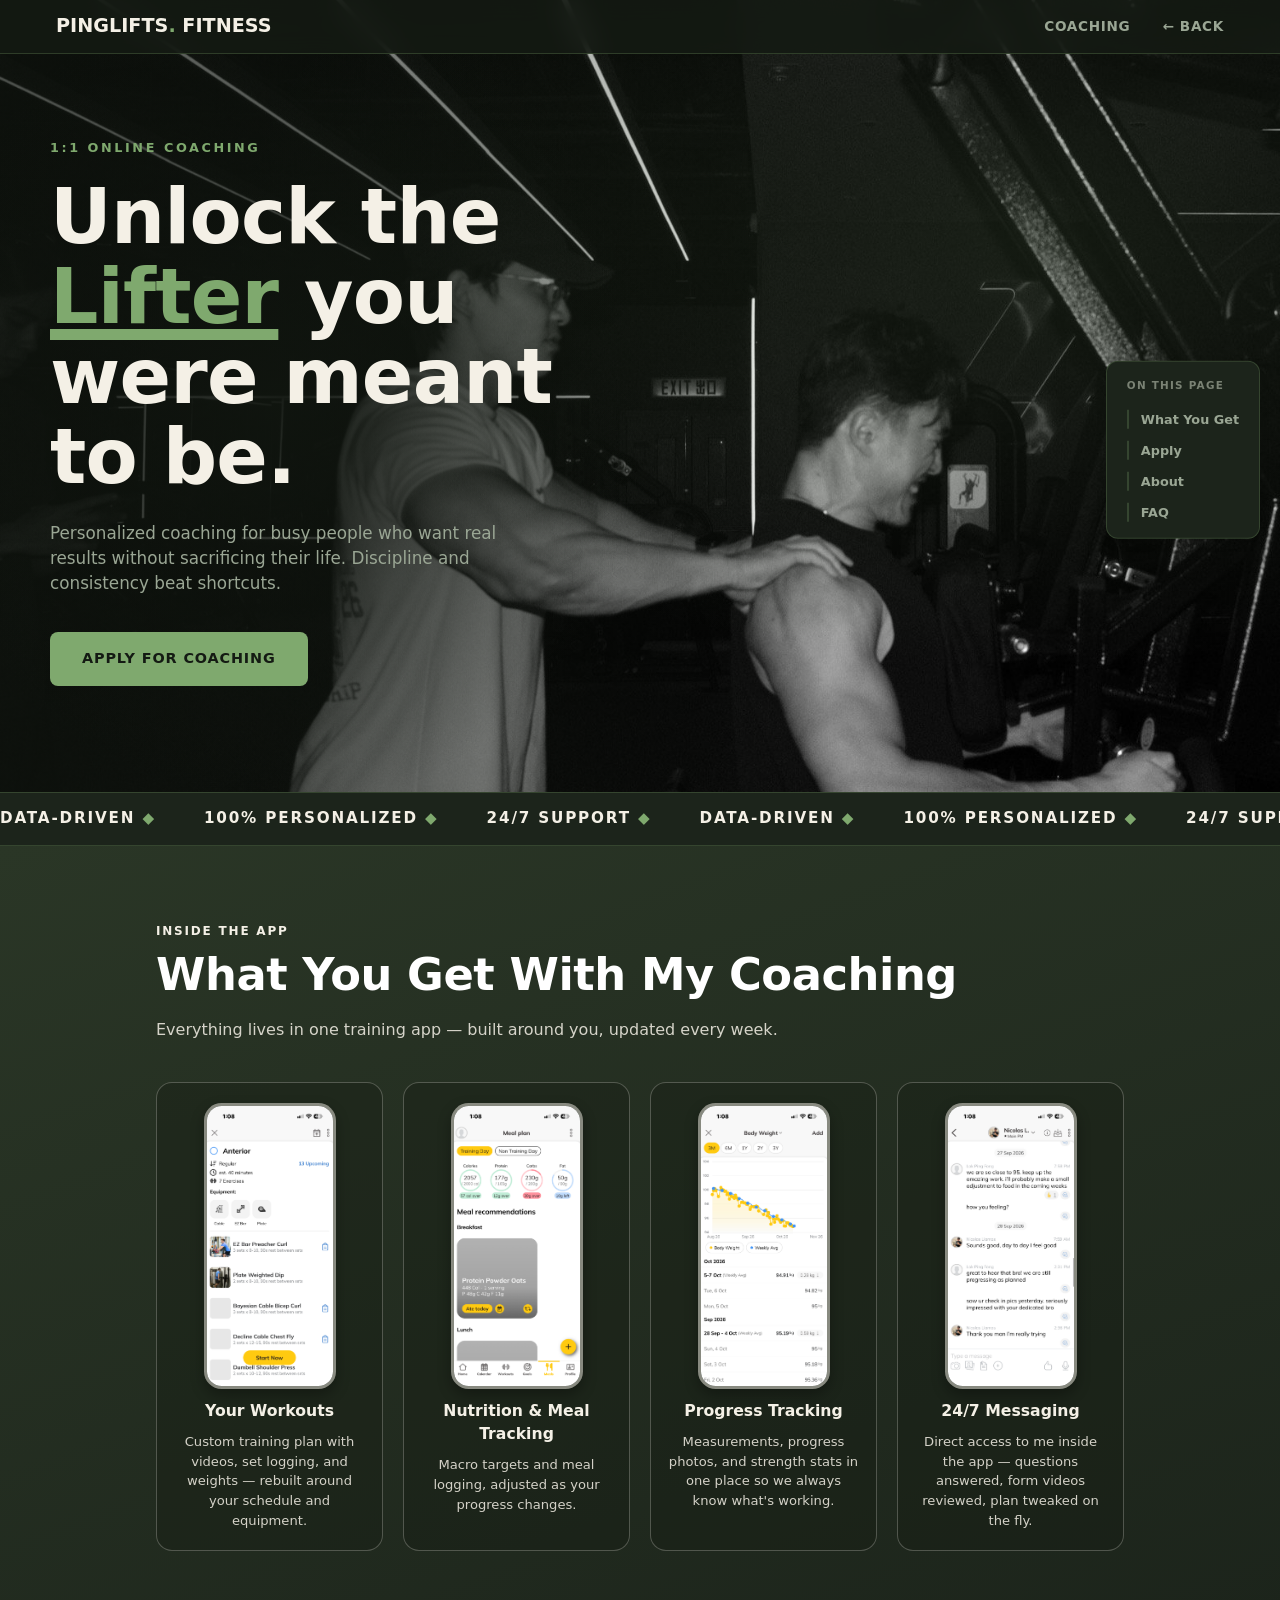
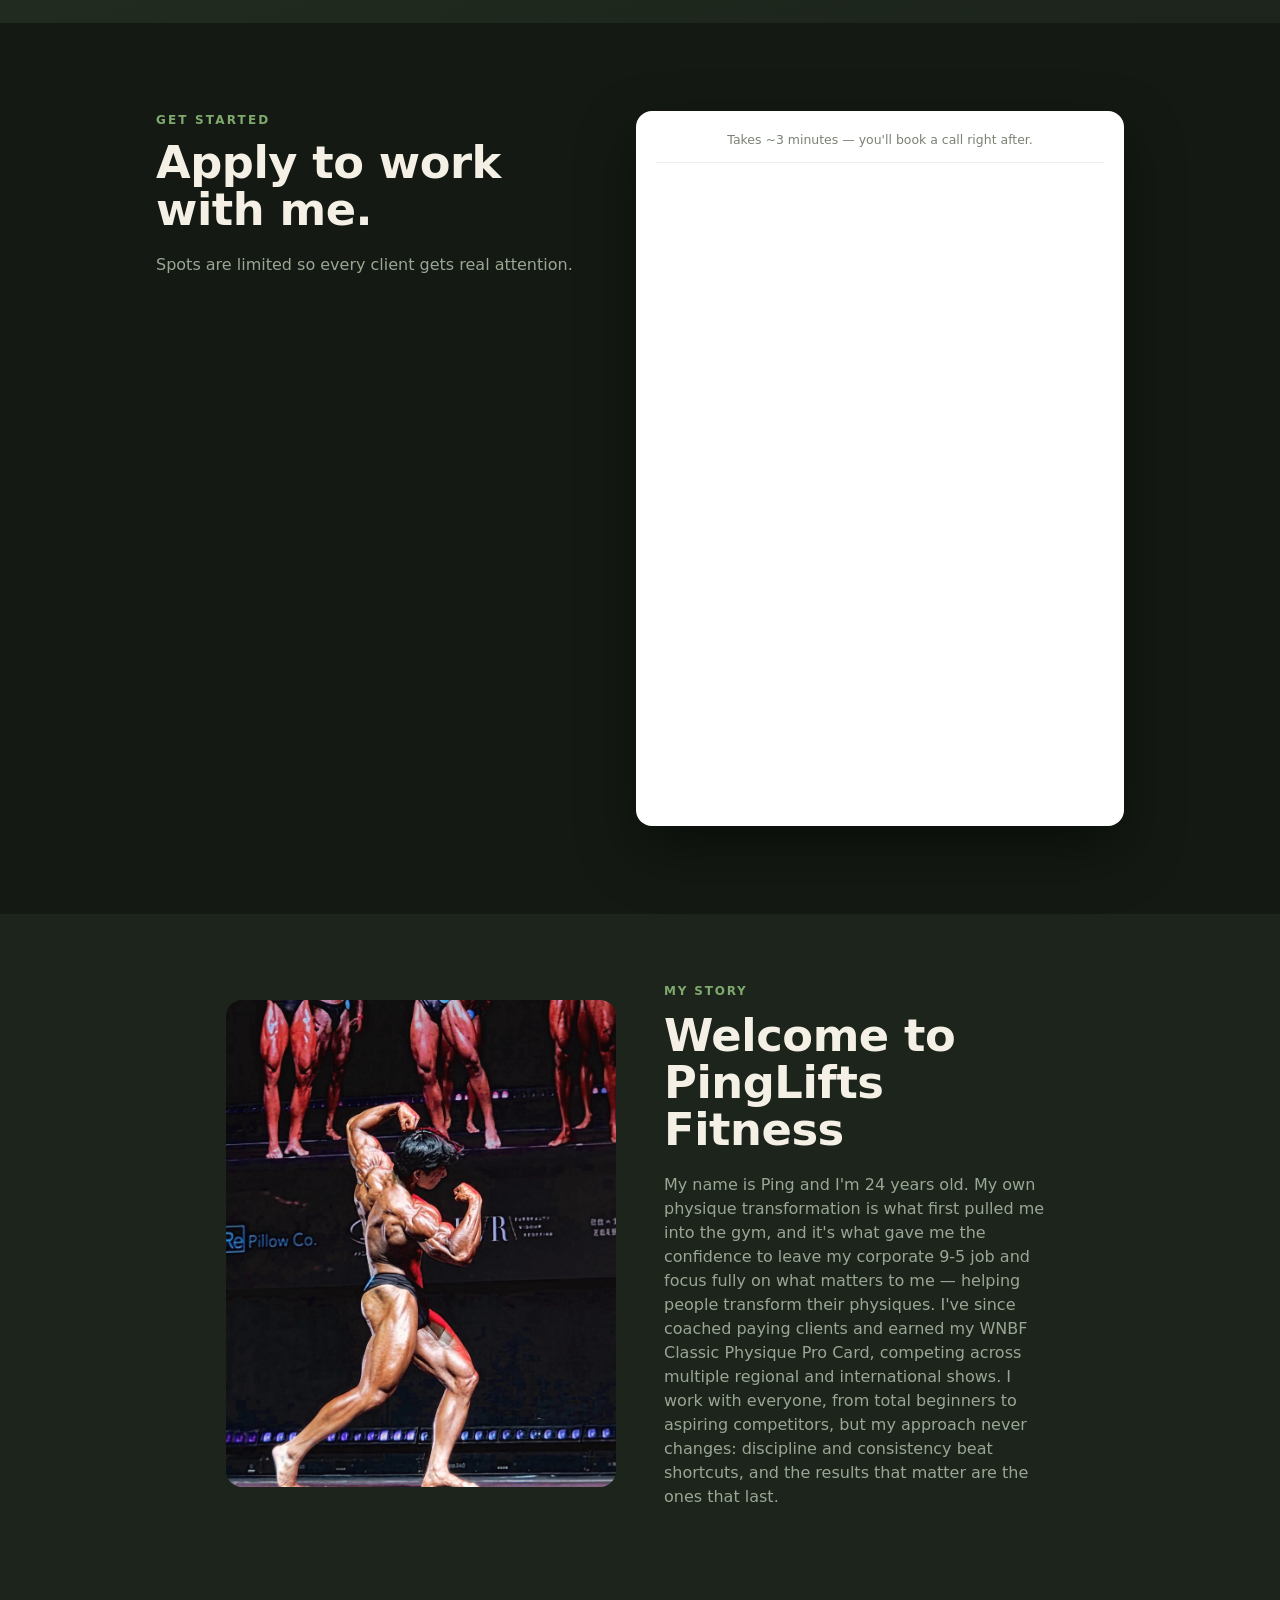
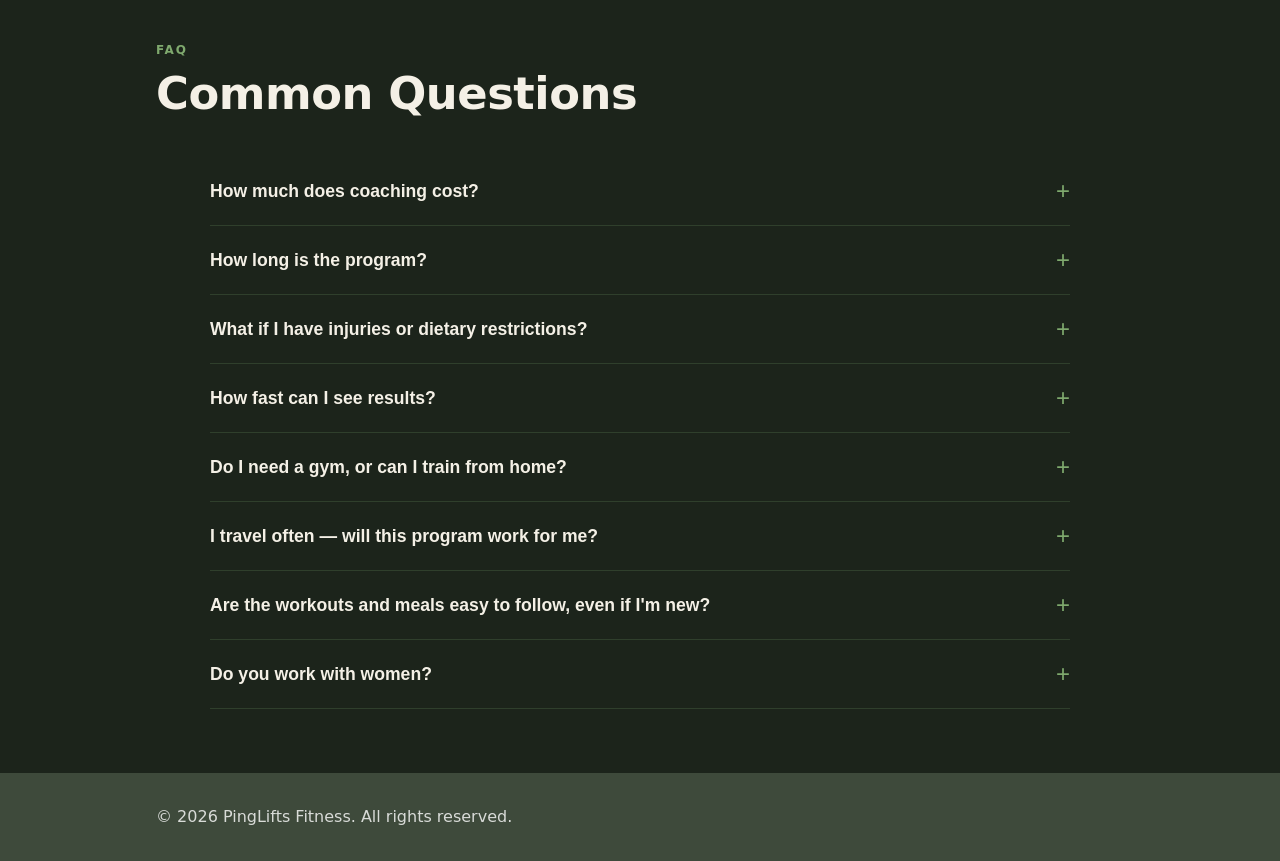
==== coaching.html @ 0ef5bb43 "Remove feature checklist from Apply section" ====
<!DOCTYPE html>
<html lang="en">
<head>
    <meta charset="UTF-8" />
    <meta name="viewport" content="width=device-width, initial-scale=1.0" />
    <title>PingLifts Fitness — 1:1 Online Coaching</title>
    <link rel="stylesheet" href="styles.css" />
</head>
<body class="dark">

    <header class="header">
        <div class="header-content">
            <a href="index.html" class="logo display-logo">PINGLIFTS<span>.</span> FITNESS</a>
            <nav class="nav">
                <a href="#coaching" class="nav-link nav-link-active">Coaching</a>
                <a href="index.html" class="nav-link">&larr; Back</a>
            </nav>
            <button class="mobile-menu-button" aria-label="Open menu">&#9776;</button>
        </div>
    </header>

    <div class="mobile-menu">
        <button class="mobile-menu-close" aria-label="Close menu">&times;</button>
        <nav class="nav">
            <a href="#coaching" class="nav-link">Coaching</a>
            <a href="index.html" class="nav-link">&larr; Back</a>
            <a href="#about" class="nav-link">About</a>
            <a href="#faq" class="nav-link">FAQ</a>
        </nav>
    </div>

    <aside class="coaching-sidebar">
        <span class="coaching-sidebar-label">On this page</span>
        <a href="#what-you-get" class="coaching-sidebar-link">What You Get</a>
        <a href="#coaching" class="coaching-sidebar-link">Apply</a>
        <a href="#about" class="coaching-sidebar-link">About</a>
        <a href="#faq" class="coaching-sidebar-link">FAQ</a>
    </aside>

    <section class="page-hero">
        <div class="page-hero-bg"></div>
        <div class="page-hero-content">
            <p class="page-hero-eyebrow">1:1 Online Coaching</p>
            <h1 class="display page-hero-title">Unlock the <em>Lifter</em> you were meant to be.</h1>
            <p class="page-hero-sub">Personalized coaching for busy people who want real results without sacrificing their life. Discipline and consistency beat shortcuts.</p>
            <a href="#coaching" class="page-hero-cta">Apply for Coaching</a>
        </div>
    </section>

    <div class="marquee" aria-hidden="true">
        <div class="marquee-track">
            <span>Data-Driven <i>&#9670;</i></span><span>100% Personalized <i>&#9670;</i></span><span>24/7 Support <i>&#9670;</i></span>
            <span>Data-Driven <i>&#9670;</i></span><span>100% Personalized <i>&#9670;</i></span><span>24/7 Support <i>&#9670;</i></span>
            <span>Data-Driven <i>&#9670;</i></span><span>100% Personalized <i>&#9670;</i></span><span>24/7 Support <i>&#9670;</i></span>
            <span>Data-Driven <i>&#9670;</i></span><span>100% Personalized <i>&#9670;</i></span><span>24/7 Support <i>&#9670;</i></span>
        </div>
    </div>

    <section id="what-you-get" class="what-you-get">
        <div class="container">
            <div class="section-header">
                <span class="eyebrow">Inside the App</span>
                <h2 class="display">What You Get With My Coaching</h2>
                <p class="what-you-get-sub">Everything lives in one training app — built around you, updated every week.</p>
            </div>
            <div class="what-you-get-grid">
                <div class="what-you-get-card">
                    <div class="phone-frame"><img src="app-screen-1.png" alt="Workout screen in the coaching app" /></div>
                    <h3>Your Workouts</h3>
                    <p>Custom training plan with videos, set logging, and weights — rebuilt around your schedule and equipment.</p>
                </div>
                <div class="what-you-get-card">
                    <div class="phone-frame"><img src="app-screen-2.png" alt="Nutrition tracking screen in the coaching app" /></div>
                    <h3>Nutrition &amp; Meal Tracking</h3>
                    <p>Macro targets and meal logging, adjusted as your progress changes.</p>
                </div>
                <div class="what-you-get-card">
                    <div class="phone-frame"><img src="app-screen-3.png" alt="Progress tracking screen in the coaching app" /></div>
                    <h3>Progress Tracking</h3>
                    <p>Measurements, progress photos, and strength stats in one place so we always know what's working.</p>
                </div>
                <div class="what-you-get-card">
                    <div class="phone-frame"><img src="app-screen-4.png" alt="Messaging screen in the coaching app" /></div>
                    <h3>24/7 Messaging</h3>
                    <p>Direct access to me inside the app — questions answered, form videos reviewed, plan tweaked on the fly.</p>
                </div>
            </div>
        </div>
    </section>

    <section id="coaching" class="apply">
        <div class="container apply-grid">
            <div>
                <p class="apply-eyebrow">Get Started</p>
                <h2 class="display apply-title">Apply to work with me.</h2>
                <p class="apply-copy">Spots are limited so every client gets real attention.</p>
            </div>
            <div class="form-panel">
                <p class="form-note">Takes ~3 minutes &mdash; you'll book a call right after.</p>
                <iframe src="https://form.typeform.com/to/YfpUgiZt?typeform-embed=embed-widget" title="Coaching application"></iframe>
            </div>
        </div>
    </section>

    <section id="about" class="about">
        <div class="container about-grid">
            <div class="about-media"><img src="about-photo.jpg" alt="Lok Ping Fong" /></div>
            <div class="about-copy">
                <span class="eyebrow">My Story</span>
                <h2 class="display">Welcome to PingLifts Fitness</h2>
                <p>My name is Ping and I'm 24 years old. My own physique transformation is what first pulled me into the gym, and it's what gave me the confidence to leave my corporate 9-5 job and focus fully on what matters to me — helping people transform their physiques. I've since coached paying clients and earned my WNBF Classic Physique Pro Card, competing across multiple regional and international shows. I work with everyone, from total beginners to aspiring competitors, but my approach never changes: discipline and consistency beat shortcuts, and the results that matter are the ones that last.</p>
            </div>
        </div>
    </section>

    <section id="faq" class="faq">
        <div class="container">
            <div class="section-header">
                <span class="eyebrow">FAQ</span>
                <h2 class="display">Common Questions</h2>
            </div>
            <div class="faq-list">
                <div class="faq-item">
                    <button class="faq-question">How much does coaching cost?<span class="faq-icon">+</span></button>
                    <div class="faq-answer">
                        <p>Coaching services depend on the type and length of program that best fit your goals. Every plan is personalized to your training experience, equipment, and desired level of support.</p>
                        <p>I highly recommend scheduling a call so we can find the most accurate estimate for your program.</p>
                    </div>
                </div>
                <div class="faq-item">
                    <button class="faq-question">How long is the program?<span class="faq-icon">+</span></button>
                    <div class="faq-answer">
                        <p>I recommend planning for at least 6 months—that's how the program is designed to help you reach your goals in a sustainable way. This ensures enough time to see real results that last—not quick fixes that fade. You'll know exactly what to expect before starting.</p>
                    </div>
                </div>
                <div class="faq-item">
                    <button class="faq-question">What if I have injuries or dietary restrictions?<span class="faq-icon">+</span></button>
                    <div class="faq-answer">
                        <p>No problem. I've worked with clients dealing with old injuries, food allergies, and medical limitations. Every plan can be customized so you can train safely, eat foods you enjoy, and still make consistent progress — as long as you're not allergic to hard work!</p>
                    </div>
                </div>
                <div class="faq-item">
                    <button class="faq-question">How fast can I see results?<span class="faq-icon">+</span></button>
                    <div class="faq-answer">
                        <p>That depends on your starting point, effort, and consistency. Most clients begin noticing changes within 4–6 weeks if they stay consistent, work hard, and follow the plan. The weekly check-ins help me track your progress and make adjustments so we keep moving forward. You truly get what you put into the program.</p>
                    </div>
                </div>
                <div class="faq-item">
                    <button class="faq-question">Do I need a gym, or can I train from home?<span class="faq-icon">+</span></button>
                    <div class="faq-answer">
                        <p>Commercial gyms are wonderful and encouraging places that not only get you in the right mindset to train hard, but also offer specialized equipment—giving you more ways to optimize your training and maximize results.</p>
                        <p>If you're intimidated, we'll work together on a strategy to help you feel comfortable and confident there. 🙂</p>
                    </div>
                </div>
                <div class="faq-item">
                    <button class="faq-question">I travel often — will this program work for me?<span class="faq-icon">+</span></button>
                    <div class="faq-answer">
                        <p>Absolutely. Many of my clients travel for work or pleasure. I'll adjust your workouts and provide flexible nutrition recommendations so you can stay consistent no matter where you are—hotel, home, or gym.</p>
                    </div>
                </div>
                <div class="faq-item">
                    <button class="faq-question">Are the workouts and meals easy to follow, even if I'm new?<span class="faq-icon">+</span></button>
                    <div class="faq-answer">
                        <p>Yes! You'll get clear step-by-step guidance in the app for all your major lifts, exercise demo videos, progress tracking, and meal example recipes. You can also message me directly in-app anytime with questions — even if you've never tracked before, you'll be fully supported.</p>
                    </div>
                </div>
                <div class="faq-item">
                    <button class="faq-question">Do you work with women?<span class="faq-icon">+</span></button>
                    <div class="faq-answer">
                        <p>Yes. I coach both men and women, and every program is personalized to your goals, training history, and preferences.</p>
                    </div>
                </div>
            </div>
        </div>
    </section>

    <footer class="footer">
        <div class="container footer-content">
            <p>&copy; 2026 PingLifts Fitness. All rights reserved.</p>
        </div>
    </footer>

    <script src="script.js"></script>
</body>
</html>
---- styles.css ----
:root {
    --primary: #7FA96E;
    --primary-dark: #68935A;
    --secondary: #3E4A3B;
    --background: #F4F0E6;
    --text: #3E4A3B;
    --muted: #7A8274;
    --white: #ffffff;
}

* {
    margin: 0;
    padding: 0;
    box-sizing: border-box;
}

html {
    scroll-behavior: smooth;
}

body {
    font-family: 'Inter', 'Lato', system-ui, sans-serif;
    line-height: 1.5;
    color: var(--text);
    background: var(--background);
}

.container {
    max-width: 1000px;
    margin: 0 auto;
    padding: 0 1rem;
}

.eyebrow {
    font-size: 0.75rem;
    letter-spacing: 0.15em;
    text-transform: uppercase;
    color: var(--primary);
    font-weight: 700;
}

h1, h2 {
    line-height: 1.15;
    color: var(--secondary);
}

h2 {
    font-size: clamp(1.5rem, 4vw, 2.25rem);
    margin: 0.25rem 0 1.5rem;
}

/* Header */
.header {
    position: fixed;
    top: 0;
    left: 0;
    right: 0;
    z-index: 50;
    background: rgba(255, 255, 255, 0.9);
    backdrop-filter: blur(12px);
    border-bottom: 1px solid rgba(0, 0, 0, 0.08);
}

.header-content {
    display: flex;
    justify-content: space-between;
    align-items: center;
    max-width: 1200px;
    margin: 0 auto;
    padding: 0.75rem 1rem;
}

.logo {
    font-size: 1.25rem;
    font-weight: 800;
    text-decoration: none;
    color: var(--secondary);
}

.logo-dot {
    color: var(--primary);
}

.nav {
    display: flex;
    gap: 2rem;
    align-items: center;
}

.nav-link {
    color: var(--muted);
    text-decoration: none;
    font-weight: 600;
    font-size: 0.85rem;
    text-transform: uppercase;
    letter-spacing: 0.05em;
    transition: color 0.2s;
}

.nav-link:hover {
    color: var(--primary);
}

.nav-link-active {
    color: var(--primary);
}

/* Coaching page sidebar */
.coaching-sidebar {
    position: fixed;
    top: 50%;
    right: 1.25rem;
    transform: translateY(-50%);
    display: flex;
    flex-direction: column;
    gap: 0.75rem;
    padding: 1rem 1.25rem;
    background: #fff;
    border: 1px solid #e0ded5;
    border-radius: 0.75rem;
    box-shadow: 0 4px 12px rgba(0, 0, 0, 0.08);
    z-index: 40;
}

.coaching-sidebar-label {
    font-size: 0.65rem;
    font-weight: 700;
    letter-spacing: 0.12em;
    text-transform: uppercase;
    color: var(--muted);
    margin-bottom: 0.25rem;
}

.coaching-sidebar-link {
    font-size: 0.8rem;
    font-weight: 600;
    color: var(--muted);
    text-decoration: none;
    padding-left: 0.75rem;
    border-left: 2px solid #e0ded5;
    transition: color 0.2s, border-color 0.2s;
}

.coaching-sidebar-link:hover {
    color: var(--primary);
    border-left-color: var(--primary);
}

/* First section on a page without a hero clears the fixed header */
.form-section-top {
    padding-top: 7rem;
}

.cta-button {
    display: inline-block;
    background: var(--primary);
    color: #fff;
    padding: 0.75rem 1.5rem;
    border: none;
    border-radius: 0.5rem;
    text-decoration: none;
    font-weight: 600;
    font-size: 0.85rem;
    letter-spacing: 0.05em;
    text-transform: uppercase;
    cursor: pointer;
    transition: background 0.2s, transform 0.2s;
}

.cta-button:hover {
    background: var(--primary-dark);
    transform: translateY(-1px);
}

.mobile-menu-button {
    display: none;
    background: none;
    border: none;
    font-size: 1.5rem;
    cursor: pointer;
    color: var(--secondary);
}

/* Mobile menu overlay */
.mobile-menu {
    position: fixed;
    top: 0;
    left: 0;
    right: 0;
    bottom: 0;
    background: #fff;
    padding: 2rem;
    z-index: 100;
    display: none;
}

.mobile-menu.active {
    display: block;
}

.mobile-menu .nav {
    flex-direction: column;
    align-items: flex-start;
    gap: 1.5rem;
}

.mobile-menu-close {
    position: absolute;
    top: 1rem;
    right: 1rem;
    background: none;
    border: none;
    font-size: 2rem;
    cursor: pointer;
    color: var(--secondary);
}

/* Chooser homepage: logo sits above the title */
.chooser-hero {
    min-height: 100vh;
    flex-direction: column;
    padding-top: 2.5rem;
}

.chooser-logo {
    font-size: 1.5rem;
    display: inline-block;
    margin-bottom: 1.5rem;
}

/* Hero */
.hero {
    position: relative;
    min-height: 100vh;
    display: flex;
    align-items: center;
    justify-content: center;
    text-align: center;
    color: #fff;
    overflow: hidden;
}

.hero-media {
    position: absolute;
    inset: 0;
    background: linear-gradient(135deg, var(--secondary), #1f2b1d);
}

.hero-video {
    width: 100%;
    height: 100%;
    object-fit: cover;
    opacity: 0.6;
}

.hero-overlay {
    position: absolute;
    inset: 0;
    background: rgba(0, 0, 0, 0.5);
}

.hero-content {
    position: relative;
    max-width: 800px;
    padding: 2rem;
}

.hero-title {
    font-size: clamp(2rem, 5vw, 3.5rem);
    font-weight: 800;
    color: #fff;
    margin-bottom: 1.25rem;
}

.hero-accent {
    text-decoration: underline;
    text-decoration-color: var(--primary);
    text-decoration-thickness: 0.2em;
    text-underline-offset: 0.1em;
}

.hero-subtext {
    font-size: 1.1rem;
    margin-bottom: 2rem;
    color: rgba(255, 255, 255, 0.9);
}

/* Hero path cards */
.hero-cards {
    display: grid;
    grid-template-columns: 1fr 1fr;
    gap: 1.5rem;
    text-align: left;
    margin-top: 0.5rem;
}

.hero-card {
    display: flex;
    flex-direction: column;
    gap: 0.6rem;
    padding: 1.75rem;
    border-radius: 1rem;
    text-decoration: none;
    transition: transform 0.2s, box-shadow 0.2s, border-color 0.2s;
}

.hero-card:hover {
    transform: translateY(-4px);
}

.hero-card h3 {
    font-size: 1.25rem;
    color: #fff;
}

.hero-card p {
    font-size: 0.92rem;
    flex: 1;
}

.hero-card-tag {
    align-self: flex-start;
    font-size: 0.7rem;
    font-weight: 700;
    letter-spacing: 0.12em;
    text-transform: uppercase;
    padding: 0.25rem 0.6rem;
    border-radius: 999px;
    background: rgba(127, 169, 110, 0.35);
    color: #fff;
}

.hero-card-tag-alt {
    background: rgba(127, 169, 110, 0.15);
    color: var(--primary);
}

.hero-card-cta {
    font-weight: 700;
    font-size: 0.9rem;
}

.hero-card-coaching {
    background: rgba(30, 41, 28, 0.85);
    border: 1px solid rgba(127, 169, 110, 0.6);
    color: rgba(255, 255, 255, 0.85);
    box-shadow: 0 8px 24px rgba(0, 0, 0, 0.3);
}

.hero-card-coaching:hover {
    border-color: var(--primary);
    box-shadow: 0 12px 32px rgba(0, 0, 0, 0.4);
}

.hero-card-coaching .hero-card-cta {
    color: var(--primary);
}

.hero-card-products {
    background: rgba(255, 255, 255, 0.96);
    border: 1px solid rgba(255, 255, 255, 0.9);
    color: var(--muted);
    box-shadow: 0 8px 24px rgba(0, 0, 0, 0.2);
}

.hero-card-products:hover {
    box-shadow: 0 12px 32px rgba(0, 0, 0, 0.3);
}

.hero-card-products h3 {
    color: var(--secondary);
}

.hero-card-products .hero-card-cta {
    color: var(--primary-dark);
}

/* "New" badge on Programs nav link */
.nav-badge {
    position: relative;
}

.nav-badge::after {
    content: "New";
    position: absolute;
    top: -0.5rem;
    right: -1.8rem;
    font-size: 0.55rem;
    font-weight: 800;
    letter-spacing: 0.08em;
    text-transform: uppercase;
    background: var(--primary);
    color: #fff;
    padding: 0.1rem 0.3rem;
    border-radius: 999px;
}

/* Form */
.form-section {
    padding: 4rem 0;
    background: #fff;
}

.section-header {
    text-align: center;
    margin-bottom: 2rem;
}

.lead-form {
    max-width: 560px;
    margin: 0 auto;
    display: grid;
    gap: 1rem;
}

.form-row {
    display: grid;
    grid-template-columns: 1fr 1fr;
    gap: 1rem;
}

.lead-form input,
.lead-form textarea {
    width: 100%;
    padding: 0.85rem 1rem;
    border: 1px solid #ddd;
    border-radius: 0.5rem;
    font-size: 1rem;
    font-family: inherit;
}

.lead-form input:focus,
.lead-form textarea:focus {
    outline: 2px solid var(--primary);
    outline-offset: -1px;
}

.google-form {
    max-width: 640px;
    margin: 0 auto;
}

.google-form iframe {
    width: 100%;
    border: none;
    border-radius: 0.5rem;
    background: #fff;
}

/* How It Works */
.how-it-works {
    padding: 4rem 0;
}

.section-subtitle {
    color: var(--muted);
    max-width: 36rem;
    margin: 0 auto;
}

.steps {
    display: grid;
    grid-template-columns: repeat(3, 1fr);
    gap: 2rem;
    margin-top: 3rem;
    position: relative;
}

.steps::before {
    content: "";
    position: absolute;
    top: 1.75rem;
    left: 16%;
    right: 16%;
    height: 2px;
    background: var(--muted);
    opacity: 0.3;
    z-index: 0;
}

.step {
    position: relative;
    z-index: 1;
    display: flex;
    flex-direction: column;
    align-items: center;
    text-align: center;
    gap: 1rem;
}

.step-icon {
    width: 3.5rem;
    height: 3.5rem;
    border-radius: 1rem;
    background: rgba(127, 169, 110, 0.12);
    border: 1px solid rgba(127, 169, 110, 0.3);
    display: flex;
    align-items: center;
    justify-content: center;
}

.step-number {
    width: 1.75rem;
    height: 1.75rem;
    border-radius: 50%;
    background: var(--primary);
    color: #fff;
    font-size: 0.85rem;
    font-weight: 800;
    display: flex;
    align-items: center;
    justify-content: center;
}

.step-card {
    background: #fff;
    border: 1px solid #e0ded5;
    border-radius: 1rem;
    padding: 1.75rem;
    flex: 1;
    width: 100%;
    display: flex;
    flex-direction: column;
    gap: 0.5rem;
    transition: border-color 0.2s;
}

.step-card:hover {
    border-color: rgba(127, 169, 110, 0.5);
}

.step-label {
    font-size: 2.5rem;
    font-weight: 800;
    line-height: 1;
    color: rgba(127, 169, 110, 0.15);
}

.step-card h3 {
    font-size: 1.1rem;
    color: var(--secondary);
}

.step-card p {
    color: var(--muted);
    font-size: 0.9rem;
}

/* Scroll reveal */
.reveal {
    opacity: 0;
    transform: translateY(24px);
    transition: opacity 0.55s ease, transform 0.55s ease;
}

.reveal.visible {
    opacity: 1;
    transform: translateY(0);
}

/* Features */
.features {
    padding: 4rem 0;
}

.features-grid {
    display: grid;
    grid-template-columns: repeat(auto-fit, minmax(220px, 1fr));
    gap: 1.5rem;
}

.feature-card {
    background: #fff;
    padding: 1.75rem;
    border-radius: 1rem;
    box-shadow: 0 4px 6px -1px rgba(0, 0, 0, 0.08);
    transition: transform 0.2s;
}

.feature-card:hover {
    transform: translateY(-4px);
}

.feature-card h3 {
    font-size: 1.15rem;
    margin-bottom: 0.5rem;
    color: var(--secondary);
}

.feature-card p {
    color: var(--muted);
    font-size: 0.95rem;
}

/* About */
.about {
    padding: 4rem 0;
    background: #fff;
}

.about-grid {
    display: grid;
    grid-template-columns: 1fr 1fr;
    gap: 3rem;
    align-items: center;
}

.about-media {
    background: linear-gradient(135deg, var(--primary), var(--secondary));
    color: #fff;
    border-radius: 1rem;
    aspect-ratio: 4 / 5;
    display: flex;
    align-items: center;
    justify-content: center;
    font-weight: 700;
    letter-spacing: 0.2em;
    overflow: hidden;
}

.about-media img {
    width: 100%;
    height: 100%;
    object-fit: cover;
}

.about-copy p {
    color: var(--muted);
    margin-top: 1rem;
}

/* Results carousel */
.results {
    padding: 4rem 0;
}

.carousel {
    position: relative;
    overflow: hidden;
    max-width: 900px;
    margin: 0 auto;
}

.carousel-track {
    display: flex;
    transition: transform 0.5s ease;
}

.carousel-slide {
    flex: 0 0 50%;
    padding: 0 0.75rem;
    aspect-ratio: 3 / 4;
    background: linear-gradient(135deg, var(--primary), var(--secondary));
    color: #fff;
    border-radius: 1rem;
    display: flex;
    align-items: center;
    justify-content: center;
    font-size: 2rem;
    font-weight: 700;
}

.carousel-button {
    position: absolute;
    top: 50%;
    transform: translateY(-50%);
    background: #fff;
    border: none;
    width: 40px;
    height: 40px;
    border-radius: 50%;
    cursor: pointer;
    font-size: 1.2rem;
    color: var(--primary);
    box-shadow: 0 2px 6px rgba(0, 0, 0, 0.15);
    z-index: 2;
}

.carousel-button:hover {
    background: var(--primary);
    color: #fff;
}

.carousel-button.prev { left: 0.5rem; }
.carousel-button.next { right: 0.5rem; }

/* FAQ */
.faq {
    padding: 4rem 0;
    background: #fff;
}

.faq-list {
    max-width: 700px;
    margin: 0 auto;
}

.faq-item {
    border-bottom: 1px solid #e0ded5;
}

.faq-question {
    width: 100%;
    background: none;
    border: none;
    padding: 1.25rem 0;
    text-align: left;
    cursor: pointer;
    display: flex;
    justify-content: space-between;
    align-items: center;
    font-size: 1.1rem;
    font-weight: 600;
    color: var(--secondary);
}

.faq-icon {
    color: var(--primary);
    font-size: 1.5rem;
    font-weight: 300;
    transition: transform 0.3s;
}

.faq-item.active .faq-icon {
    transform: rotate(45deg);
}

.faq-answer {
    max-height: 0;
    overflow: hidden;
    transition: max-height 0.3s ease;
}

.faq-item.active .faq-answer {
    max-height: 300px;
}

.faq-answer p {
    padding-bottom: 1.25rem;
    color: var(--muted);
}

/* Products page */
.products-hero {
    padding: 8rem 0 3rem;
    background: linear-gradient(135deg, var(--secondary), #1f2b1d);
    color: #fff;
    text-align: center;
}

.products-hero .eyebrow {
    color: var(--primary);
}

.products-title {
    font-size: clamp(1.75rem, 4vw, 2.75rem);
    color: #fff;
    margin: 0.5rem 0 1rem;
}

.products-subtitle {
    max-width: 44rem;
    margin: 0 auto;
    color: rgba(255, 255, 255, 0.85);
}

.products-list {
    padding: 4rem 0;
}

.product-card {
    display: grid;
    grid-template-columns: 280px 1fr;
    gap: 2rem;
    background: #fff;
    border: 1px solid #e0ded5;
    border-radius: 1rem;
    overflow: hidden;
    margin-bottom: 2rem;
    transition: border-color 0.2s, transform 0.2s;
}

.product-card:hover {
    border-color: rgba(127, 169, 110, 0.5);
    transform: translateY(-2px);
}

.product-media {
    min-height: 260px;
    background: linear-gradient(135deg, var(--primary), var(--secondary));
}

.product-media-toolkit {
    background: linear-gradient(135deg, #a3bda0, var(--primary-dark));
}

.product-media-free {
    background: linear-gradient(135deg, #d9d4c5, #b8b2a0);
}

.product-info {
    padding: 1.75rem 1.75rem 1.75rem 0;
    display: flex;
    flex-direction: column;
    gap: 0.6rem;
}

.product-card .product-info h2 {
    margin: 0;
    font-size: 1.4rem;
}

.product-tag {
    align-self: flex-start;
    font-size: 0.7rem;
    font-weight: 700;
    letter-spacing: 0.12em;
    text-transform: uppercase;
    padding: 0.25rem 0.6rem;
    border-radius: 999px;
    background: var(--primary);
    color: #fff;
}

.product-tag-alt {
    background: rgba(127, 169, 110, 0.15);
    color: var(--primary-dark);
}

.product-info p {
    color: var(--muted);
}

.product-bullets {
    list-style: none;
    color: var(--muted);
    font-size: 0.9rem;
}

.product-bullets li::before {
    content: "\2713";
    color: var(--primary);
    font-weight: 800;
    margin-right: 0.5rem;
}

.product-actions {
    display: flex;
    align-items: center;
    gap: 1rem;
    margin-top: 0.5rem;
}

.product-price {
    font-weight: 800;
    color: var(--secondary);
    font-size: 1.1rem;
}

/* Cross-sell strip */
.cross-sell {
    padding: 3.5rem 0;
    background: #fff;
}

.cross-sell-content {
    display: flex;
    align-items: center;
    justify-content: space-between;
    gap: 2rem;
    background: var(--background);
    border: 1px solid #e0ded5;
    border-radius: 1rem;
    padding: 2rem 2.5rem;
}

.cross-sell-content h2 {
    margin: 0 0 0.5rem;
    font-size: 1.5rem;
}

.cross-sell-content em {
    color: var(--primary-dark);
    font-style: normal;
}

.cross-sell-content p {
    color: var(--muted);
    max-width: 32rem;
}

/* Footer */
.footer {
    background: var(--secondary);
    color: rgba(255, 255, 255, 0.8);
    padding: 2rem 0;
}

.footer-content {
    display: flex;
    justify-content: space-between;
    align-items: center;
    flex-wrap: wrap;
    gap: 1rem;
}

.footer-links a {
    color: #fff;
    text-decoration: none;
    margin-left: 1.25rem;
    font-size: 0.9rem;
}

.footer-links a:hover {
    color: rgba(255, 255, 255, 0.9);
}

/* Responsive */
@media (max-width: 768px) {
    .nav {
        display: none;
    }

    .mobile-menu-button {
        display: block;
    }

    .form-row {
        grid-template-columns: 1fr;
    }

    .about-grid {
        grid-template-columns: 1fr;
    }

    .carousel-slide {
        flex: 0 0 100%;
        padding: 0 0.5rem;
    }

    .steps {
        grid-template-columns: 1fr;
        gap: 1.5rem;
    }

    .coaching-sidebar {
        display: none;
    }

    .hero-cards {
        grid-template-columns: 1fr;
    }

    .product-card {
        grid-template-columns: 1fr;
    }

    .product-info {
        padding: 1.5rem;
    }

    .cross-sell-content {
        flex-direction: column;
        text-align: center;
    }

    .steps::before {
        display: none;
    }

    .footer-content {
        flex-direction: column;
        text-align: center;
    }
}

/* ============================================
   Dark identity (chooser + coaching pages)
   ============================================ */
@import url('https://fonts.googleapis.com/css2?family=Archivo+Black&display=swap');

:root {
    --ink: #141A13;
    --ink-2: #1C241B;
    --cream: #F4F0E6;
    --dark-muted: #9AA694;
}

body.dark {
    background: var(--ink);
    color: var(--cream);
}

.display {
    font-family: 'Archivo Black', 'Inter', sans-serif;
    text-transform: uppercase;
    line-height: 1.05;
}

.display-logo {
    font-family: 'Archivo Black', sans-serif;
    font-size: 1.05rem;
    color: var(--cream) !important;
    letter-spacing: 0.02em;
    text-decoration: none;
}

.display-logo span { color: var(--primary); }

/* Dark header */
body.dark .header {
    background: rgba(20, 26, 19, 0.85);
    border-bottom: 1px solid rgba(127, 169, 110, 0.25);
}

body.dark .nav-link { color: var(--dark-muted); }
body.dark .nav-link:hover { color: var(--primary); }
body.dark .mobile-menu-button { color: var(--cream); }
body.dark .mobile-menu { background: var(--ink); }

body.dark h1, body.dark h2, body.dark h3 { color: var(--cream); }

/* Chooser homepage */
.chooser {
    position: relative;
    min-height: 92vh;
    display: flex; align-items: center; justify-content: center;
    overflow: hidden;
    padding: 4rem 1.5rem;
}

.chooser-bg {
    position: absolute; inset: 0;
    background:
        linear-gradient(90deg, rgba(16,21,15,0.82) 0%, rgba(16,21,15,0.5) 40%, rgba(16,21,15,0.12) 75%),
        url('hero-image.jpg') 100% center / cover no-repeat;
}

.chooser-bg::after {
    content: "";
    position: absolute; inset: 0;
    background: radial-gradient(ellipse at 80% 30%, rgba(127,169,110,0.16), transparent 55%);
}

.chooser-content { position: relative; z-index: 1; max-width: 820px; width: 100%; }

.chooser-logo { display: inline-block; margin-bottom: 1.75rem; }

.chooser-title {
    font-size: clamp(2.2rem, 6vw, 4.5rem);
    color: var(--cream);
    max-width: 15ch;
}

.chooser-title em {
    font-style: normal; color: var(--primary);
    text-decoration: underline;
    text-decoration-thickness: 0.14em;
    text-underline-offset: 0.08em;
}

.chooser-sub { margin: 1.25rem 0 2.5rem; color: var(--dark-muted); font-size: 1.05rem; }

.chooser-cards { display: grid; grid-template-columns: 1fr 1fr; gap: 1.5rem; }

.chooser-card {
    display: flex; flex-direction: column; gap: 0.6rem;
    padding: 1.75rem; border-radius: 1rem; text-decoration: none;
    transition: transform 0.2s, box-shadow 0.2s, border-color 0.2s;
}

.chooser-card:hover { transform: translateY(-4px); }

.chooser-card-tag {
    align-self: flex-start;
    font-size: 0.7rem; font-weight: 700; letter-spacing: 0.12em; text-transform: uppercase;
    padding: 0.25rem 0.6rem; border-radius: 999px;
    background: rgba(127, 169, 110, 0.35); color: #fff;
}

.chooser-card-tag-alt { background: rgba(127, 169, 110, 0.15); color: var(--primary); }

.chooser-card h3 { font-size: 1.25rem; }
.chooser-card p { font-size: 0.92rem; flex: 1; }
.chooser-card-cta { font-weight: 700; font-size: 0.9rem; }

.chooser-card-coaching {
    background: rgba(30, 41, 28, 0.85);
    border: 1px solid rgba(127, 169, 110, 0.6);
    color: rgba(255, 255, 255, 0.85);
    box-shadow: 0 8px 24px rgba(0, 0, 0, 0.3);
}

.chooser-card-coaching:hover { border-color: var(--primary); }
.chooser-card-coaching .chooser-card-cta { color: var(--primary); }

.chooser-card-products {
    background: rgba(255, 255, 255, 0.96);
    border: 1px solid rgba(255, 255, 255, 0.9);
    color: var(--muted);
    box-shadow: 0 8px 24px rgba(0, 0, 0, 0.2);
}

.chooser-card-products h3 { color: var(--secondary); }
.chooser-card-products .chooser-card-cta { color: var(--primary-dark); }

/* Coaching page hero */
.page-hero {
    position: relative; min-height: 88vh;
    display: flex; align-items: center;
    overflow: hidden;
    padding: 7rem 0 5rem;
}

.page-hero-bg {
    position: absolute; inset: 0;
    background:
        linear-gradient(90deg, rgba(16,21,15,0.75) 0%, rgba(16,21,15,0.45) 35%, rgba(16,21,15,0) 65%),
        url('hero-image.jpg') 100% center / cover no-repeat;
}

.page-hero-bg::after {
    content: "";
    position: absolute; inset: 0;
    background:
        radial-gradient(ellipse 42% 75% at 22% 50%, rgba(16,21,15,0.9), rgba(16,21,15,0) 70%),
        radial-gradient(ellipse at 80% 30%, rgba(127,169,110,0.14), transparent 55%);
}

.page-hero-content {
    position: relative; z-index: 1;
    max-width: 560px; margin: 0 auto; padding: 0 1.5rem;
    margin-left: max(1.5rem, calc((100vw - 1100px) / 2 - 4rem));
}

.page-hero-eyebrow {
    color: var(--primary); font-size: 0.8rem; font-weight: 700;
    letter-spacing: 0.2em; text-transform: uppercase; margin-bottom: 1.25rem;
}

.page-hero-title { font-size: clamp(2.4rem, 6vw, 4.75rem); }

.page-hero-title em {
    font-style: normal; color: var(--primary);
    text-decoration: underline;
    text-decoration-thickness: 0.14em;
    text-underline-offset: 0.08em;
}

.page-hero-sub { margin-top: 1.5rem; max-width: 42ch; color: var(--dark-muted); font-size: 1.05rem; }

.page-hero-cta {
    margin-top: 2.25rem; display: inline-block;
    background: var(--primary); color: var(--ink);
    font-weight: 800; text-decoration: none; text-transform: uppercase;
    letter-spacing: 0.06em; font-size: 0.9rem;
    padding: 1rem 2rem; border-radius: 0.5rem;
    transition: transform 0.2s;
}

.page-hero-cta:hover { transform: translateY(-2px); }

/* Marquee divider */
.marquee {
    border-top: 1px solid rgba(127,169,110,0.25);
    border-bottom: 1px solid rgba(127,169,110,0.25);
    background: var(--ink-2);
    overflow: hidden; padding: 0.9rem 0;
}

.marquee-track {
    display: flex; gap: 3rem; width: max-content;
    animation: marquee 22s linear infinite;
}

.marquee-track span {
    font-family: 'Archivo Black', sans-serif;
    text-transform: uppercase; font-size: 0.95rem; letter-spacing: 0.12em;
    color: var(--cream); white-space: nowrap;
}

.marquee-track span i { font-style: normal; color: var(--primary); }

@keyframes marquee { to { transform: translateX(-50%); } }

/* What you get (app screenshots) */
.what-you-get { padding: 4.5rem 0; background: linear-gradient(160deg, #2A3626, #1C241B); }
.what-you-get .eyebrow { color: var(--cream); }
.what-you-get .display { color: #fff; }
.what-you-get-sub { color: var(--cream); opacity: 0.85; margin-top: 0.5rem; }
.what-you-get-grid {
    display: grid; grid-template-columns: repeat(4, 1fr); gap: 1.25rem; margin-top: 2.5rem;
}
.what-you-get-card {
    display: flex; flex-direction: column; gap: 0.6rem; text-align: center; align-items: center;
    background: rgba(20, 26, 19, 0.35); border-radius: 1rem; padding: 1.25rem 1rem;
    border: 1px solid rgba(244, 240, 230, 0.25);
}
.what-you-get-card h3 { font-size: 0.98rem; color: #fff; }
.what-you-get-card p { font-size: 0.82rem; color: var(--cream); opacity: 0.85; }
.phone-frame {
    width: 132px; aspect-ratio: 9 / 19.5;
    border-radius: 1.1rem; overflow: hidden; background: var(--ink-2);
    border: 3px solid rgba(244, 240, 230, 0.5); box-shadow: 0 6px 14px rgba(0, 0, 0, 0.3);
}
.phone-frame img { width: 100%; height: 100%; object-fit: cover; display: block; }
@media (max-width: 760px) { .what-you-get-grid { grid-template-columns: 1fr 1fr; } }
@media (max-width: 440px) { .what-you-get-grid { grid-template-columns: 1fr; } }

/* Apply section (Typeform split) */
.apply { padding: 5.5rem 0; }

.apply-grid {
    display: grid; grid-template-columns: 1fr 1.15fr; gap: 3.5rem; align-items: start;
}

.apply-eyebrow {
    color: var(--primary); font-size: 0.75rem; font-weight: 700;
    letter-spacing: 0.18em; text-transform: uppercase;
}

.apply-title { font-size: clamp(1.9rem, 3.5vw, 2.8rem); margin: 0.6rem 0 1.25rem; }
.apply-copy { color: var(--dark-muted); margin-bottom: 2rem; }

.trust { list-style: none; display: grid; gap: 1.1rem; }
.trust li { display: flex; gap: 0.85rem; align-items: flex-start; }
.trust .tick { color: var(--primary); font-weight: 800; font-size: 1.05rem; line-height: 1.4; }
.trust b { color: var(--cream); }
.trust p { color: var(--dark-muted); font-size: 0.92rem; }

.coach-photo {
    margin-top: 2.25rem; position: relative; border-radius: 1rem; overflow: hidden;
    aspect-ratio: 4 / 5; max-width: 420px;
}

.coach-photo img {
    width: 100%; height: 100%; object-fit: cover; object-position: top;
    filter: grayscale(1) contrast(1.08) brightness(0.9);
}

.coach-photo::after {
    content: "";
    position: absolute; inset: 0;
    background: linear-gradient(180deg, rgba(127,169,110,0.35), rgba(20,26,19,0.55));
    mix-blend-mode: multiply;
}

.coach-photo .caption {
    position: absolute; left: 1rem; bottom: 0.9rem; z-index: 2;
    font-size: 0.72rem; font-weight: 700; letter-spacing: 0.14em; text-transform: uppercase;
    color: var(--cream);
    background: rgba(20,26,19,0.72); padding: 0.4rem 0.7rem; border-radius: 0.4rem;
}

.form-panel {
    background: #fff; color: #3E4A3B;
    border-radius: 1rem; padding: 1.25rem;
    box-shadow: 0 24px 60px rgba(0,0,0,0.45);
}

.form-panel .form-note {
    text-align: center; font-size: 0.78rem; color: #7A8274;
    padding-bottom: 0.75rem; border-bottom: 1px solid #eee; margin-bottom: 1rem;
}

.form-panel iframe { width: 100%; border: none; height: 620px; }

/* Dark restyle of coaching sections */
body.dark .how-it-works, body.dark .features { background: var(--ink); }
body.dark .about, body.dark .faq { background: var(--ink-2); }

body.dark .section-subtitle { color: var(--dark-muted); }

body.dark .step-card {
    background: var(--ink-2);
    border-color: rgba(127, 169, 110, 0.25);
}

body.dark .step-card h3 { color: var(--cream); }
body.dark .step-card p { color: var(--dark-muted); }
body.dark .step-label { color: rgba(127, 169, 110, 0.25); }

body.dark .feature-card {
    background: var(--ink-2);
    box-shadow: none;
    border: 1px solid rgba(127, 169, 110, 0.2);
}

body.dark .feature-card h3 { color: var(--cream); }
body.dark .feature-card p { color: var(--dark-muted); }

body.dark .about-copy p { color: var(--dark-muted); }

body.dark .faq-item { border-bottom-color: rgba(127, 169, 110, 0.2); }
body.dark .faq-question { color: var(--cream); }
body.dark .faq-answer p { color: var(--dark-muted); }

/* Sidebar on dark */
body.dark .coaching-sidebar {
    background: var(--ink-2);
    border-color: rgba(127, 169, 110, 0.25);
}

body.dark .coaching-sidebar-link { color: var(--dark-muted); border-left-color: rgba(127, 169, 110, 0.25); }
body.dark .coaching-sidebar-link:hover { color: var(--primary); border-left-color: var(--primary); }

/* Old form section is gone; hero on coaching page handles top spacing */
body.dark .form-section { display: none; }

@media (max-width: 900px) {
    .apply-grid { grid-template-columns: 1fr; }
    .chooser-cards { grid-template-columns: 1fr; }
    .page-hero-content { margin-left: 1.5rem; }
}

/* Font/alignment consistency on dark pages */
body.dark .section-header {
    text-align: left;
    margin-bottom: 2.5rem;
}

body.dark h2.display {
    font-size: clamp(1.9rem, 3.5vw, 2.8rem);
    margin: 0.6rem 0 1.25rem;
}

body.dark .faq-list,
body.dark .about-grid {
    max-width: 860px;
    margin: 0 auto;
}

/* Unified type: whole site uses the Inter family (like FAQ questions) */
.display,
.display-logo {
    font-family: 'Inter', system-ui, sans-serif;
    text-transform: none;
    letter-spacing: -0.01em;
    font-weight: 800;
}

.display-logo {
    font-size: 1.2rem;
    letter-spacing: 0;
}

.marquee-track span {
    font-family: 'Inter', system-ui, sans-serif;
    font-weight: 700;
}

/* Coming-soon states */
.chooser-card-soon {
    opacity: 0.75;
    cursor: default;
    transform: none !important;
}

.nav-soon { cursor: default; }

.soon-pill {
    font-size: 0.55rem;
    font-weight: 800;
    letter-spacing: 0.08em;
    text-transform: uppercase;
    background: var(--primary);
    color: #fff;
    padding: 0.15rem 0.35rem;
    border-radius: 999px;
    margin-left: 0.4rem;
    vertical-align: middle;
}

/* Darker Programs card for contrast against the light text */
.chooser-card-products {
    background: rgba(28, 36, 27, 0.92);
    border-color: rgba(127, 169, 110, 0.4);
    color: var(--dark-muted);
}

.chooser-card-products h3 {
    color: var(--cream);
}

.chooser-card-products .chooser-card-cta {
    color: var(--primary);
}
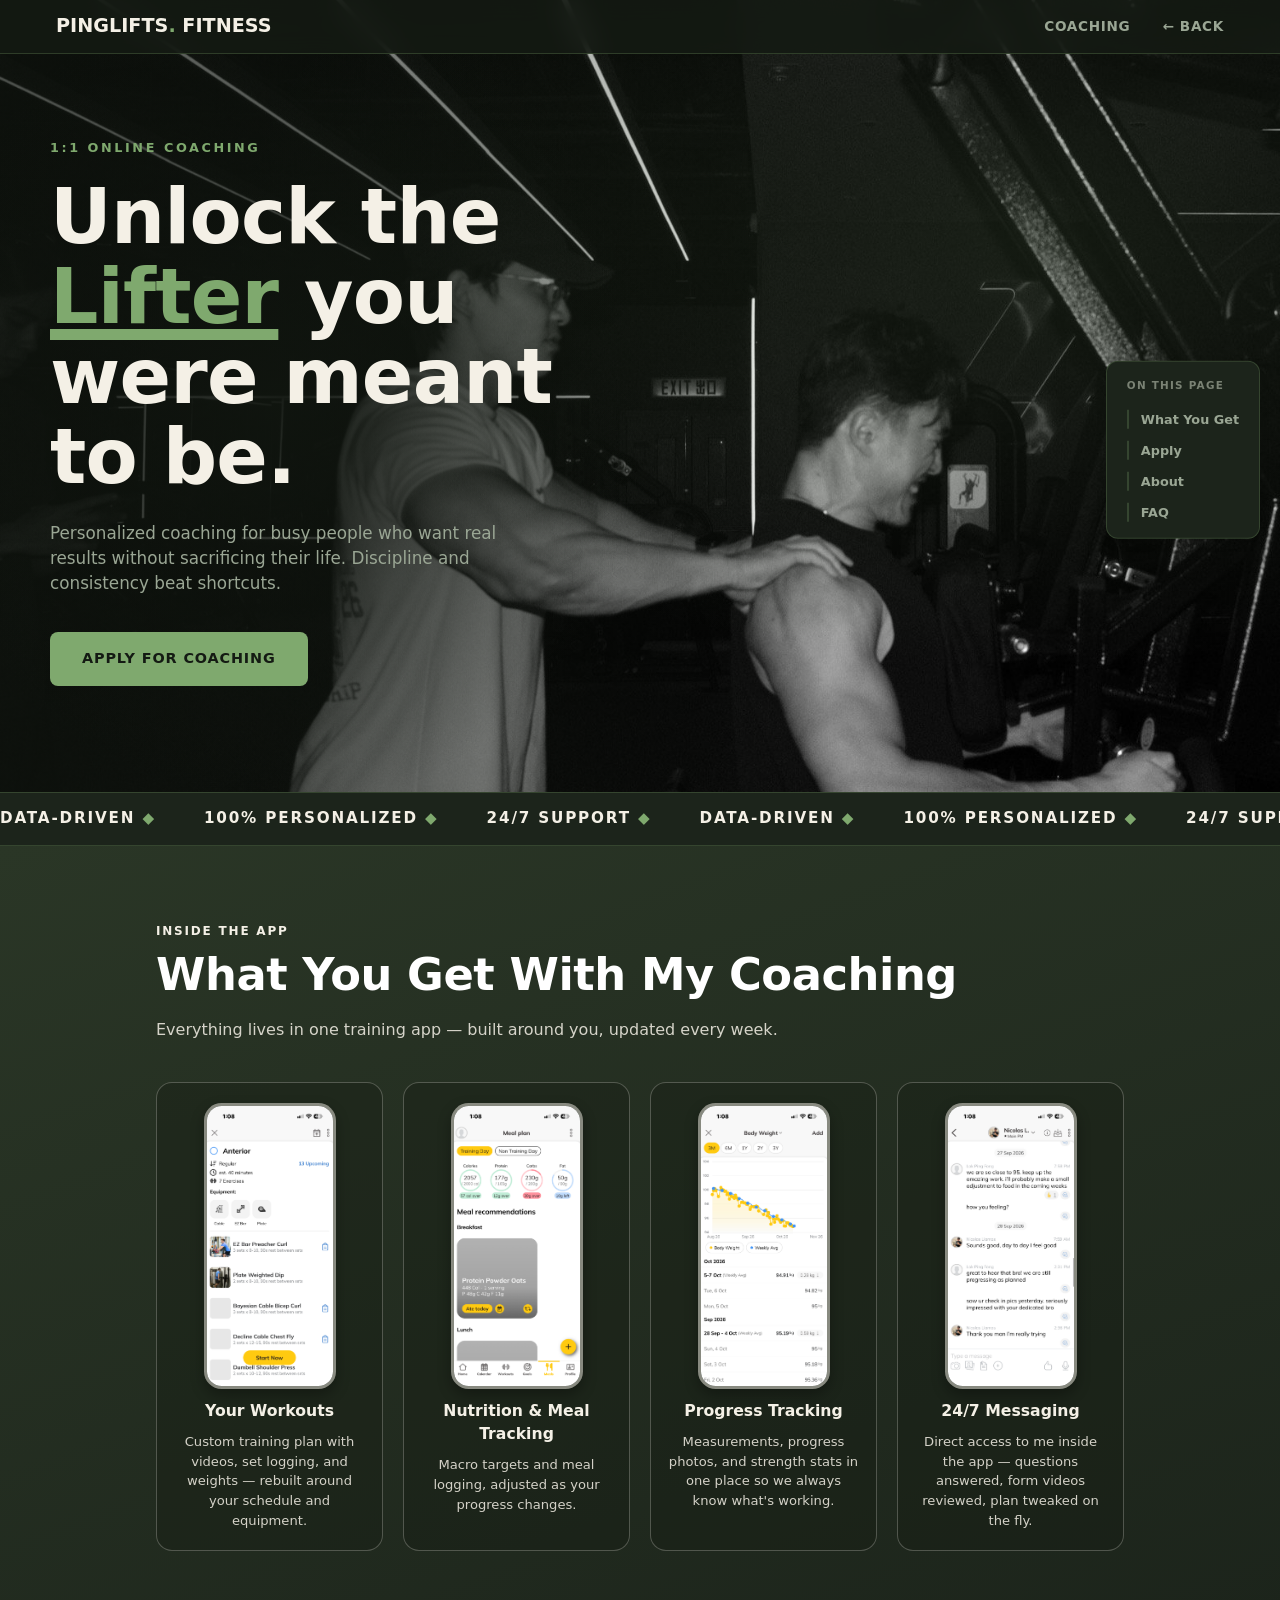
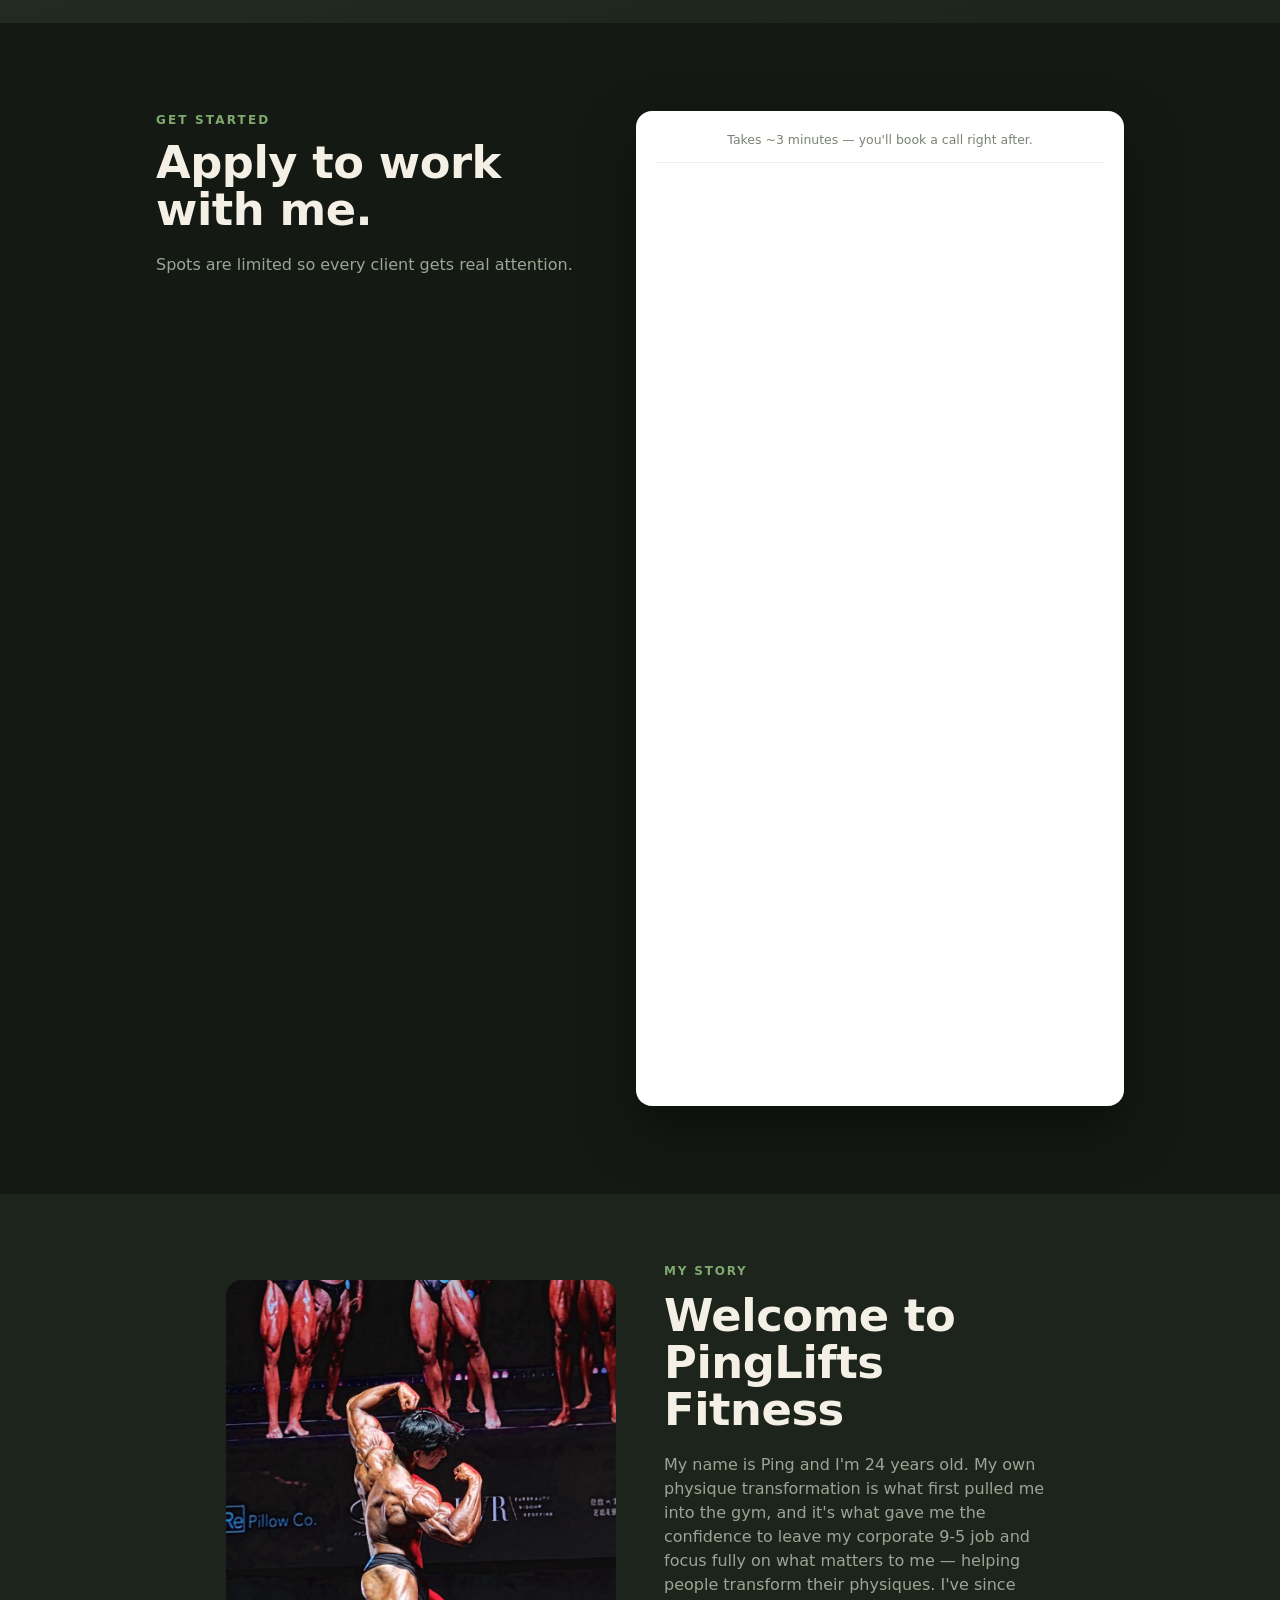
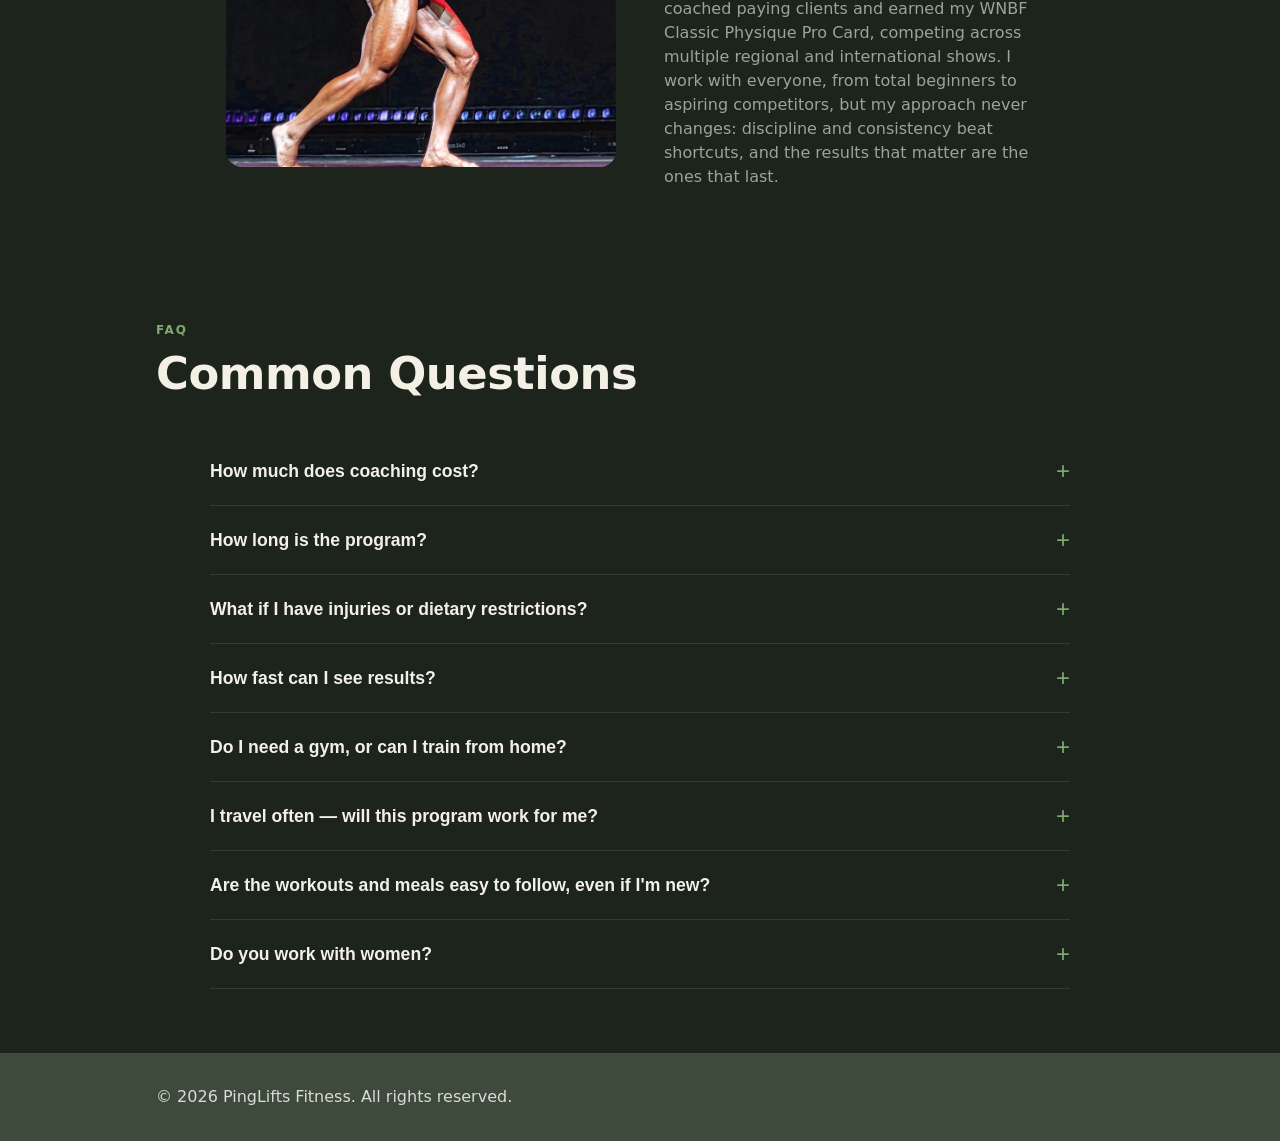
==== commit 6e3c033a: "Replace Typeform with Google Form embed" ====
--- a/coaching.html
+++ b/coaching.html
@@ -97,7 +97,7 @@
             </div>
             <div class="form-panel">
                 <p class="form-note">Takes ~3 minutes &mdash; you'll book a call right after.</p>
-                <iframe src="https://form.typeform.com/to/YfpUgiZt?typeform-embed=embed-widget" title="Coaching application"></iframe>
+                <iframe src="https://docs.google.com/forms/d/e/1FAIpQLScJnateBK-ys4sE1Q8Ire4YYYcBbbguxJ7wj7qMlbbawWtGUg/viewform?embedded=true" title="Coaching application">Loading…</iframe>
             </div>
         </div>
     </section>
--- a/styles.css
+++ b/styles.css
@@ -1263,7 +1263,7 @@
     padding-bottom: 0.75rem; border-bottom: 1px solid #eee; margin-bottom: 1rem;
 }
 
-.form-panel iframe { width: 100%; border: none; height: 620px; }
+.form-panel iframe { width: 100%; border: none; height: 900px; }
 
 /* Dark restyle of coaching sections */
 body.dark .how-it-works, body.dark .features { background: var(--ink); }
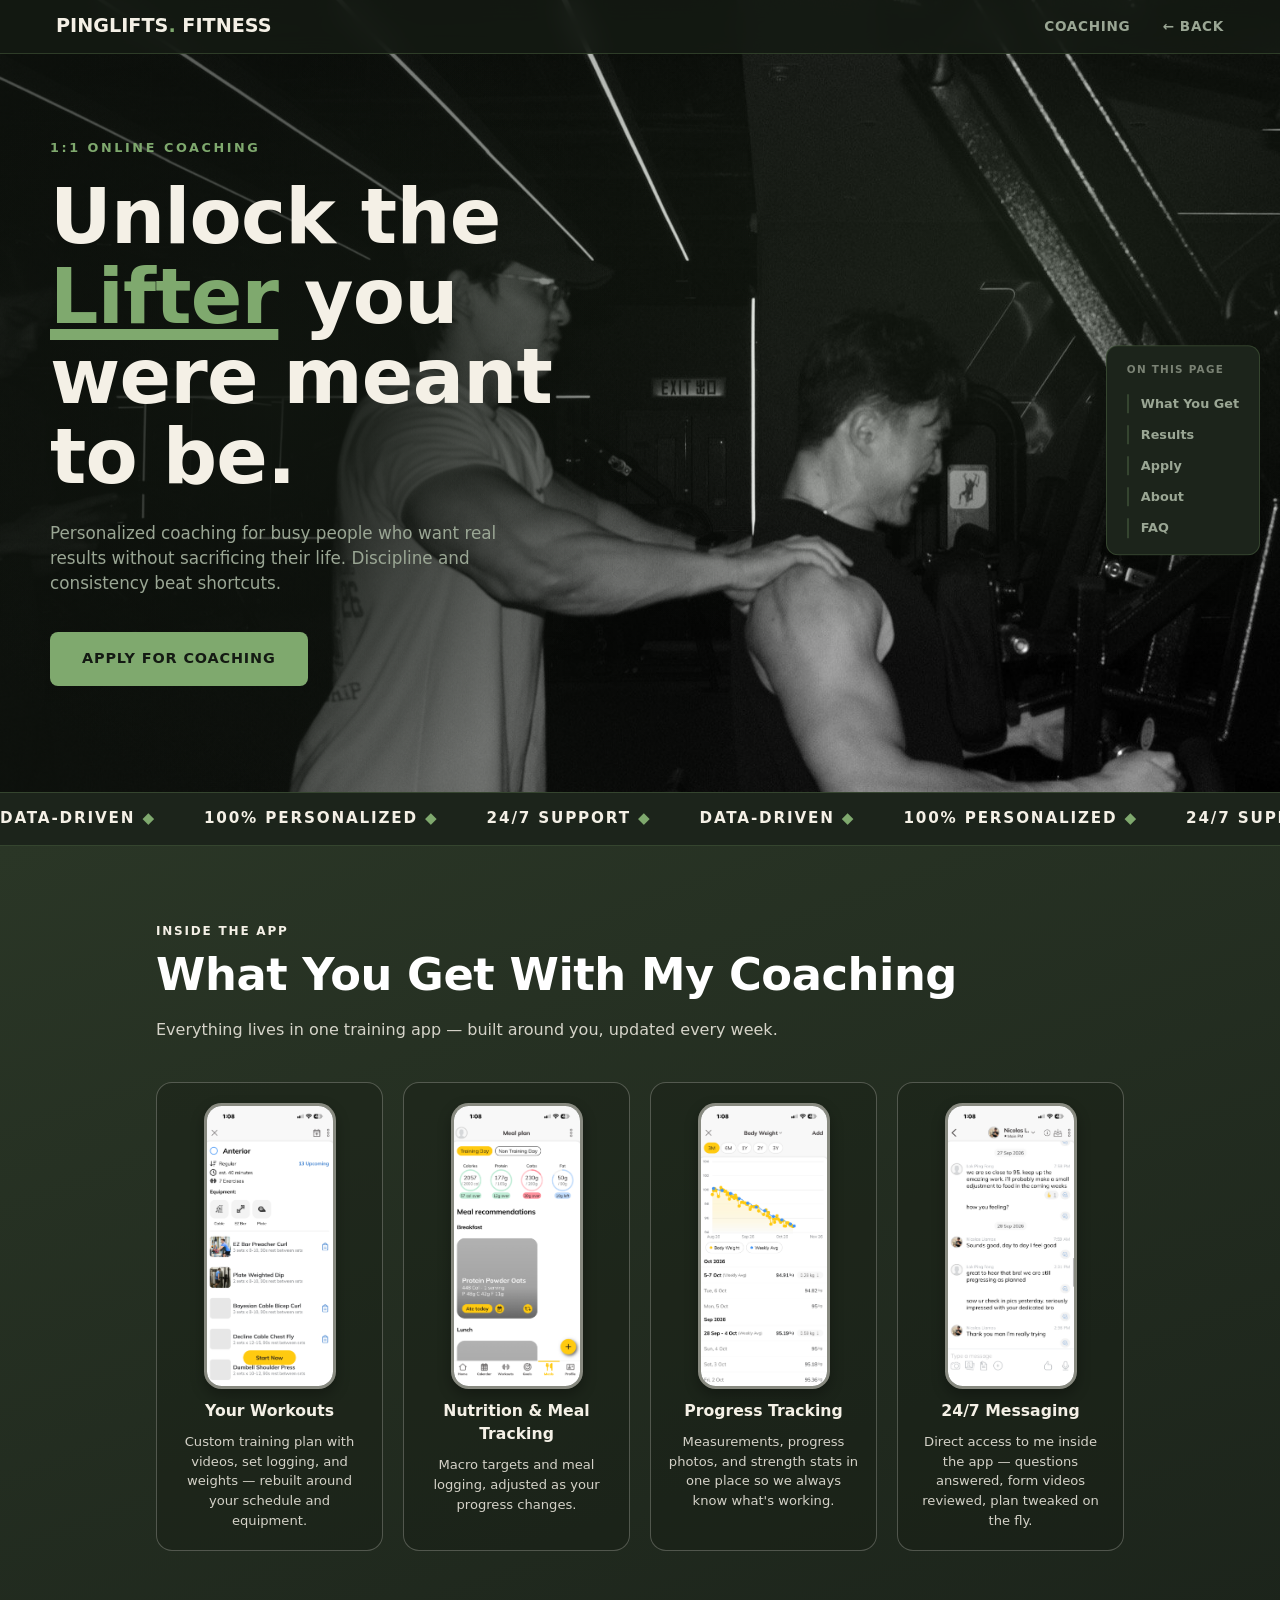
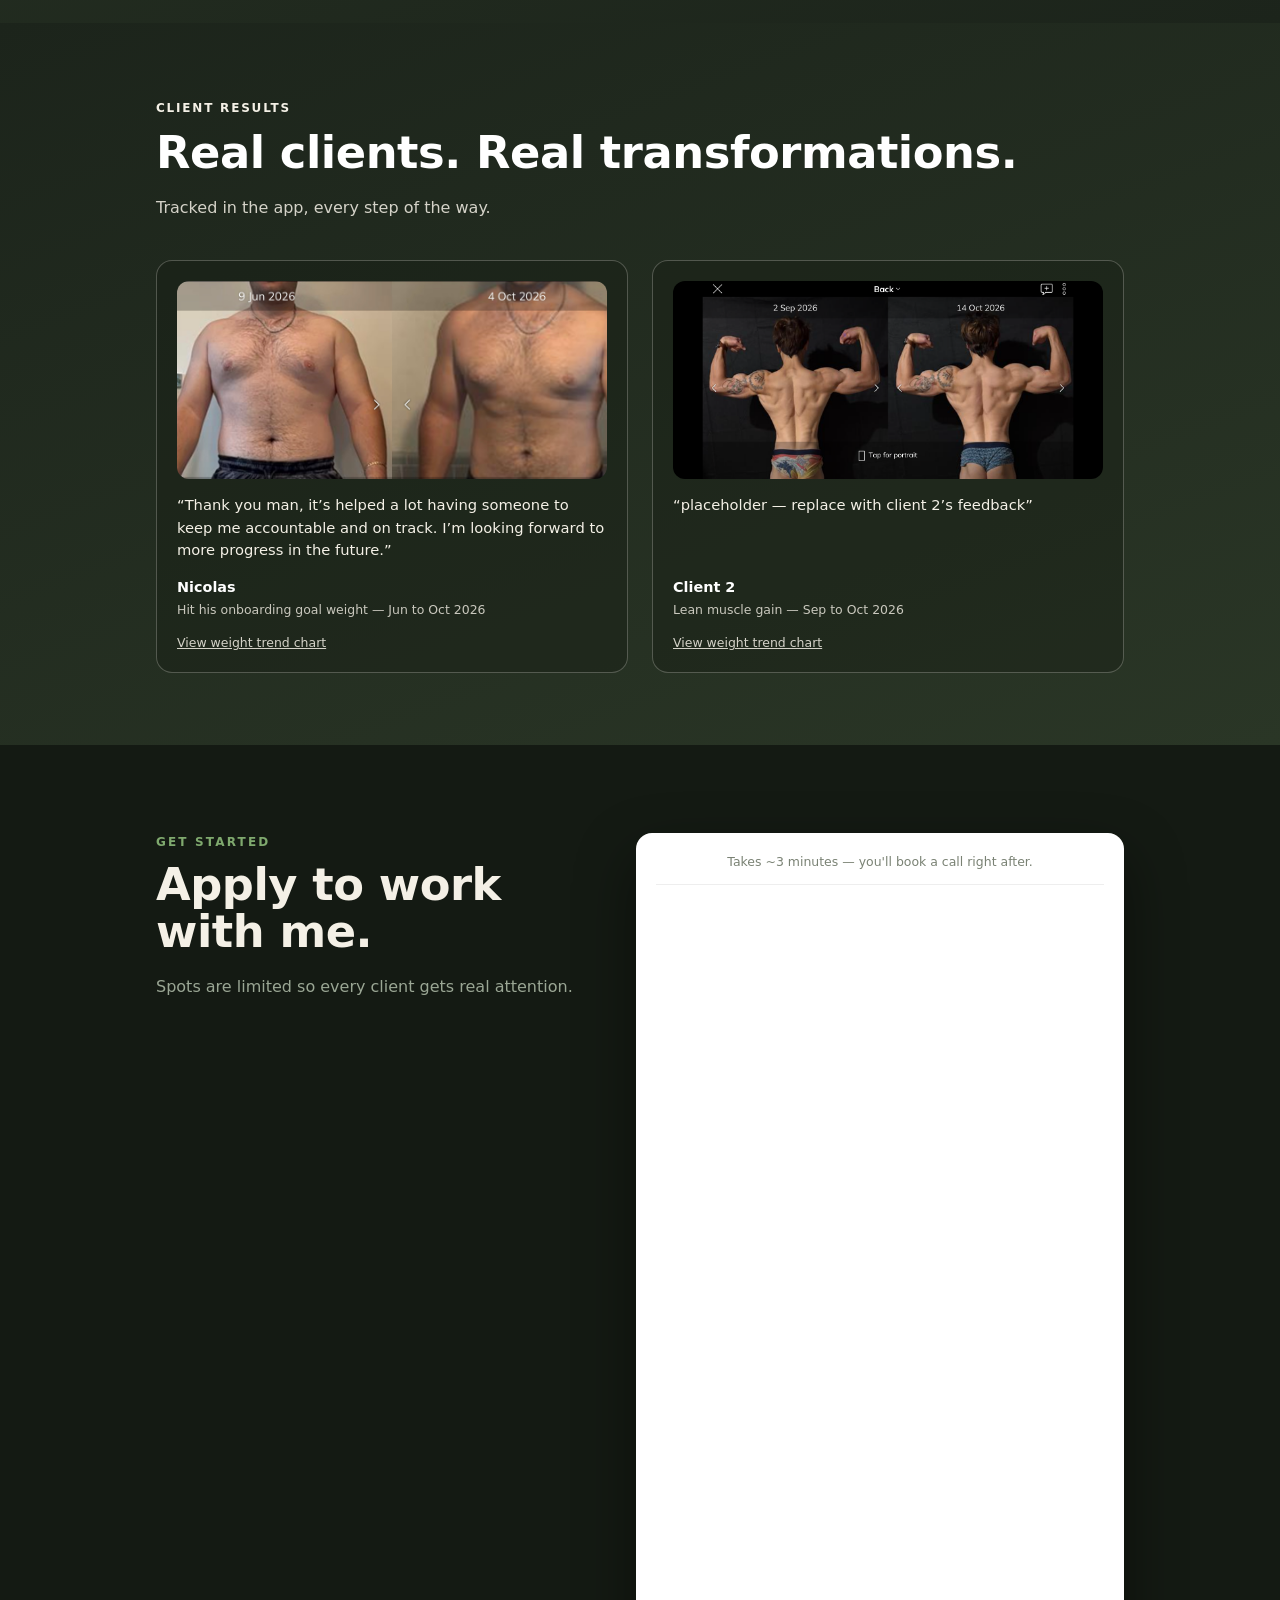
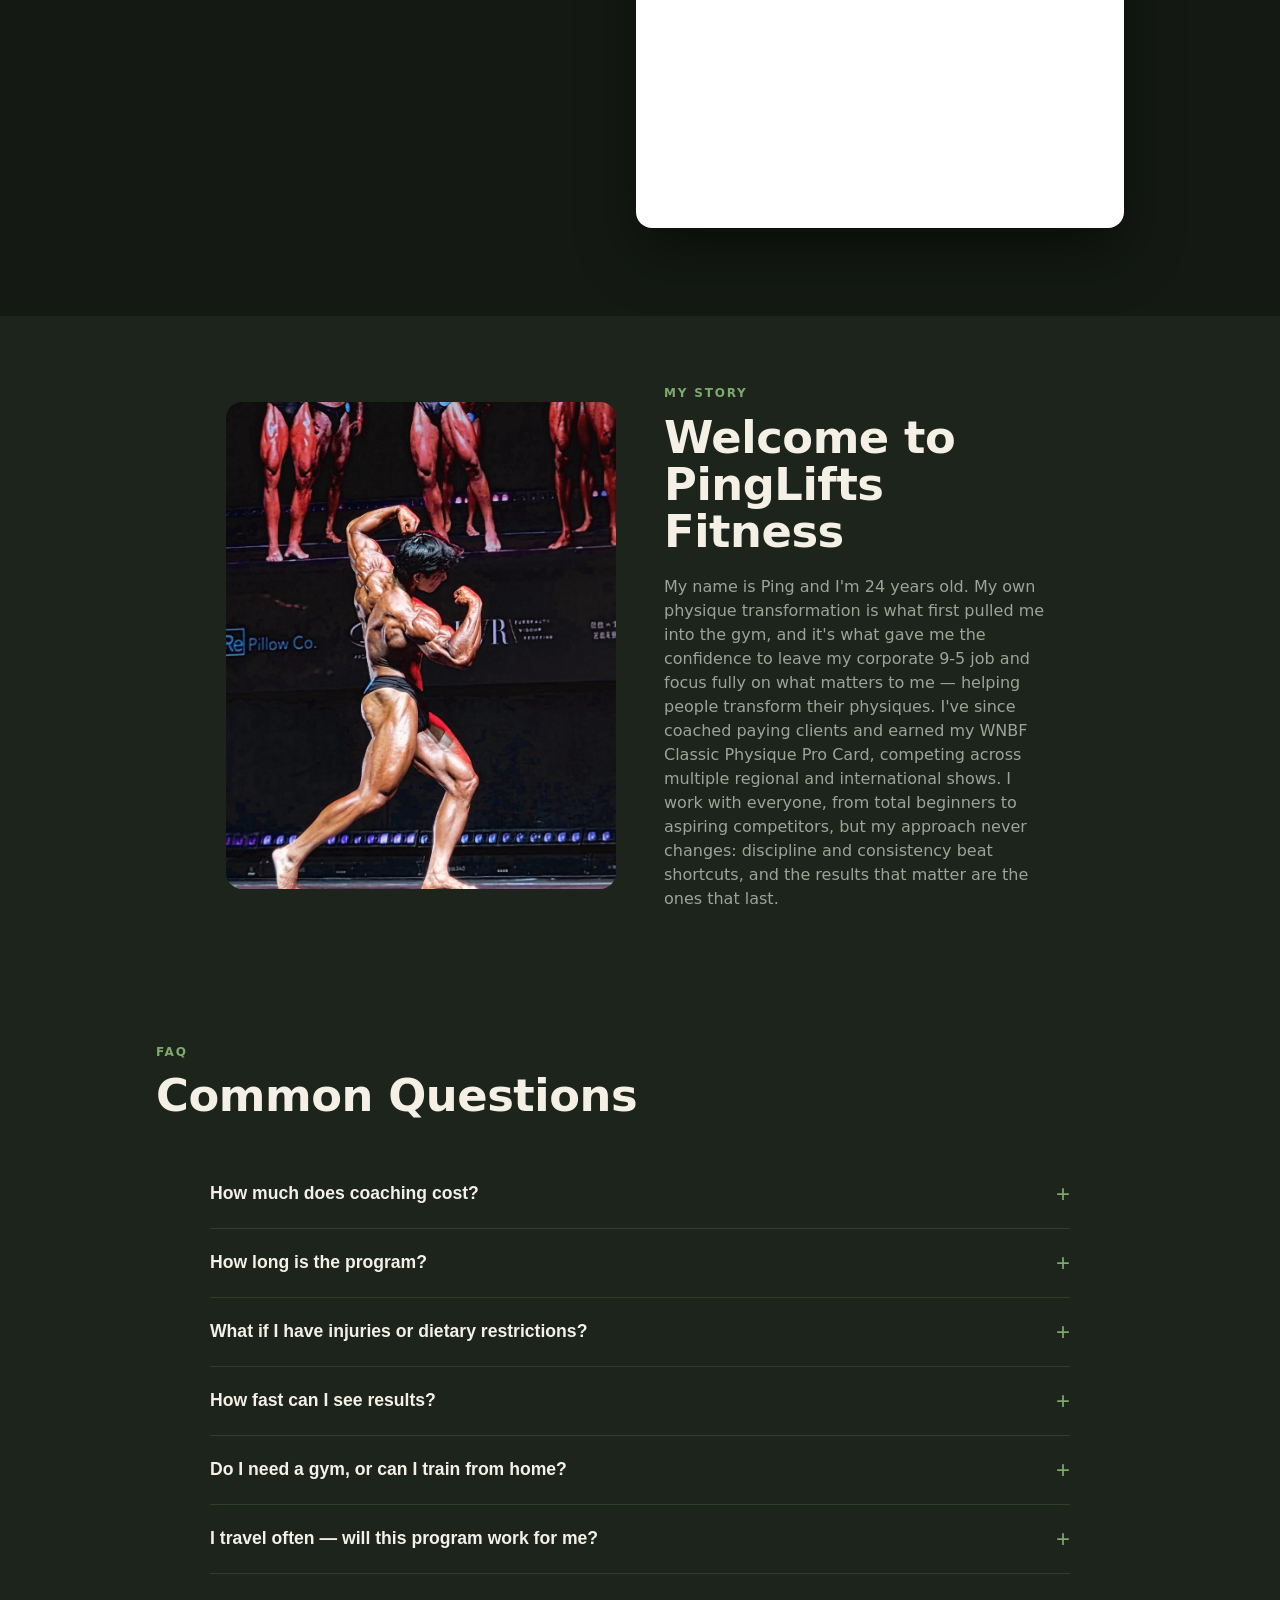
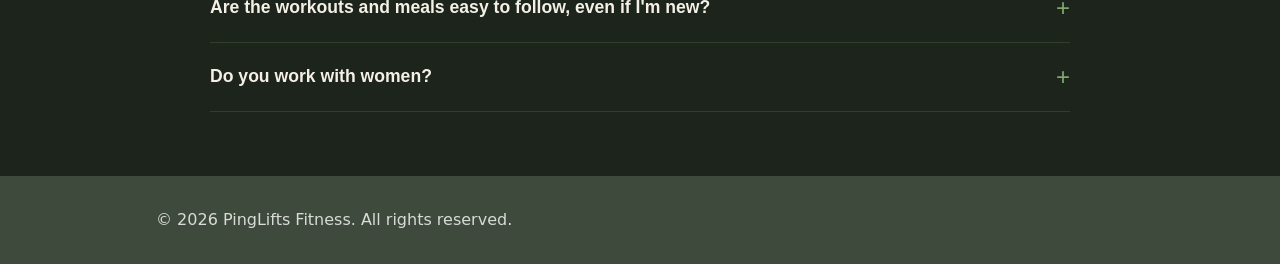
==== commit 5cab8ad3: "Add client results/testimonials section" ====
--- a/coaching.html
+++ b/coaching.html
@@ -32,6 +32,7 @@
     <aside class="coaching-sidebar">
         <span class="coaching-sidebar-label">On this page</span>
         <a href="#what-you-get" class="coaching-sidebar-link">What You Get</a>
+        <a href="#results" class="coaching-sidebar-link">Results</a>
         <a href="#coaching" class="coaching-sidebar-link">Apply</a>
         <a href="#about" class="coaching-sidebar-link">About</a>
         <a href="#faq" class="coaching-sidebar-link">FAQ</a>
@@ -88,6 +89,44 @@
         </div>
     </section>
 
+    <section id="results" class="results">
+        <div class="container">
+            <div class="section-header">
+                <span class="eyebrow">Client Results</span>
+                <h2 class="display">Real clients. Real transformations.</h2>
+                <p class="what-you-get-sub">Tracked in the app, every step of the way.</p>
+            </div>
+            <div class="results-grid">
+                <figure class="result-card">
+                    <div class="result-media">
+                        <img src="client1_weightloss_comparison.jpg" alt="Nicolas before and after: 9 June to 4 October 2026" />
+                    </div>
+                    <blockquote>
+                        <p>&ldquo;Thank you man, it&rsquo;s helped a lot having someone to keep me accountable and on track. I&rsquo;m looking forward to more progress in the future.&rdquo;</p>
+                    </blockquote>
+                    <figcaption>
+                        <span class="result-name">Nicolas</span>
+                        <span class="result-stat">Hit his onboarding goal weight &mdash; Jun to Oct 2026</span>
+                    </figcaption>
+                    <a class="result-graph" href="client1_weightloss_graph.jpg" target="_blank">View weight trend chart</a>
+                </figure>
+                <figure class="result-card">
+                    <div class="result-media">
+                        <img src="client2_musclegain_comparison.PNG" alt="Muscle gain client before and after: 2 September to 14 October 2026" />
+                    </div>
+                    <blockquote>
+                        <p>&ldquo;placeholder &mdash; replace with client 2&rsquo;s feedback&rdquo;</p>
+                    </blockquote>
+                    <figcaption>
+                        <span class="result-name">Client 2</span>
+                        <span class="result-stat">Lean muscle gain &mdash; Sep to Oct 2026</span>
+                    </figcaption>
+                    <a class="result-graph" href="client2_musclegain_graph.jpg" target="_blank">View weight trend chart</a>
+                </figure>
+            </div>
+        </div>
+    </section>
+
     <section id="coaching" class="apply">
         <div class="container apply-grid">
             <div>
@@ -97,7 +136,7 @@
             </div>
             <div class="form-panel">
                 <p class="form-note">Takes ~3 minutes &mdash; you'll book a call right after.</p>
-                <iframe src="https://docs.google.com/forms/d/e/1FAIpQLScJnateBK-ys4sE1Q8Ire4YYYcBbbguxJ7wj7qMlbbawWtGUg/viewform?embedded=true" title="Coaching application">Loading…</iframe>
+                <iframe src="https://docs.google.com/forms/d/e/1FAIpQLScJnateBK-ys4sE1Q8Ire4YYYcBbbguxJ7wj7qMlbbawWtGUg/viewform?embedded=true&hl=en" title="Coaching application">Loading…</iframe>
             </div>
         </div>
     </section>
--- a/styles.css
+++ b/styles.css
@@ -1207,6 +1207,35 @@
 @media (max-width: 760px) { .what-you-get-grid { grid-template-columns: 1fr 1fr; } }
 @media (max-width: 440px) { .what-you-get-grid { grid-template-columns: 1fr; } }
 
+/* Results / testimonials */
+.results { padding: 4.5rem 0; background: linear-gradient(160deg, #1C241B, #2A3626); }
+.results .eyebrow { color: var(--cream); }
+.results .display { color: #fff; }
+.results-grid {
+    display: grid; grid-template-columns: repeat(2, 1fr); gap: 1.5rem; margin-top: 2.5rem;
+}
+.result-card {
+    display: flex; flex-direction: column; gap: 0.9rem;
+    background: rgba(20, 26, 19, 0.35); border-radius: 1rem; padding: 1.25rem;
+    border: 1px solid rgba(244, 240, 230, 0.25);
+}
+.result-media {
+    border-radius: 0.75rem; overflow: hidden; background: var(--ink-2);
+    aspect-ratio: 13 / 6; /* wide before/after shots */
+}
+.result-media img { width: 100%; height: 100%; object-fit: cover; display: block; }
+.result-card blockquote p {
+    font-size: 0.92rem; color: var(--cream); line-height: 1.55; margin: 0;
+}
+.result-card figcaption { display: flex; flex-direction: column; gap: 0.15rem; margin-top: auto; }
+.result-name { font-size: 0.9rem; font-weight: 700; color: #fff; }
+.result-stat { font-size: 0.78rem; color: var(--cream); opacity: 0.8; }
+.result-graph {
+    font-size: 0.78rem; color: var(--cream); opacity: 0.85; text-decoration: underline;
+}
+.result-graph:hover { opacity: 1; }
+@media (max-width: 760px) { .results-grid { grid-template-columns: 1fr; } }
+
 /* Apply section (Typeform split) */
 .apply { padding: 5.5rem 0; }
 
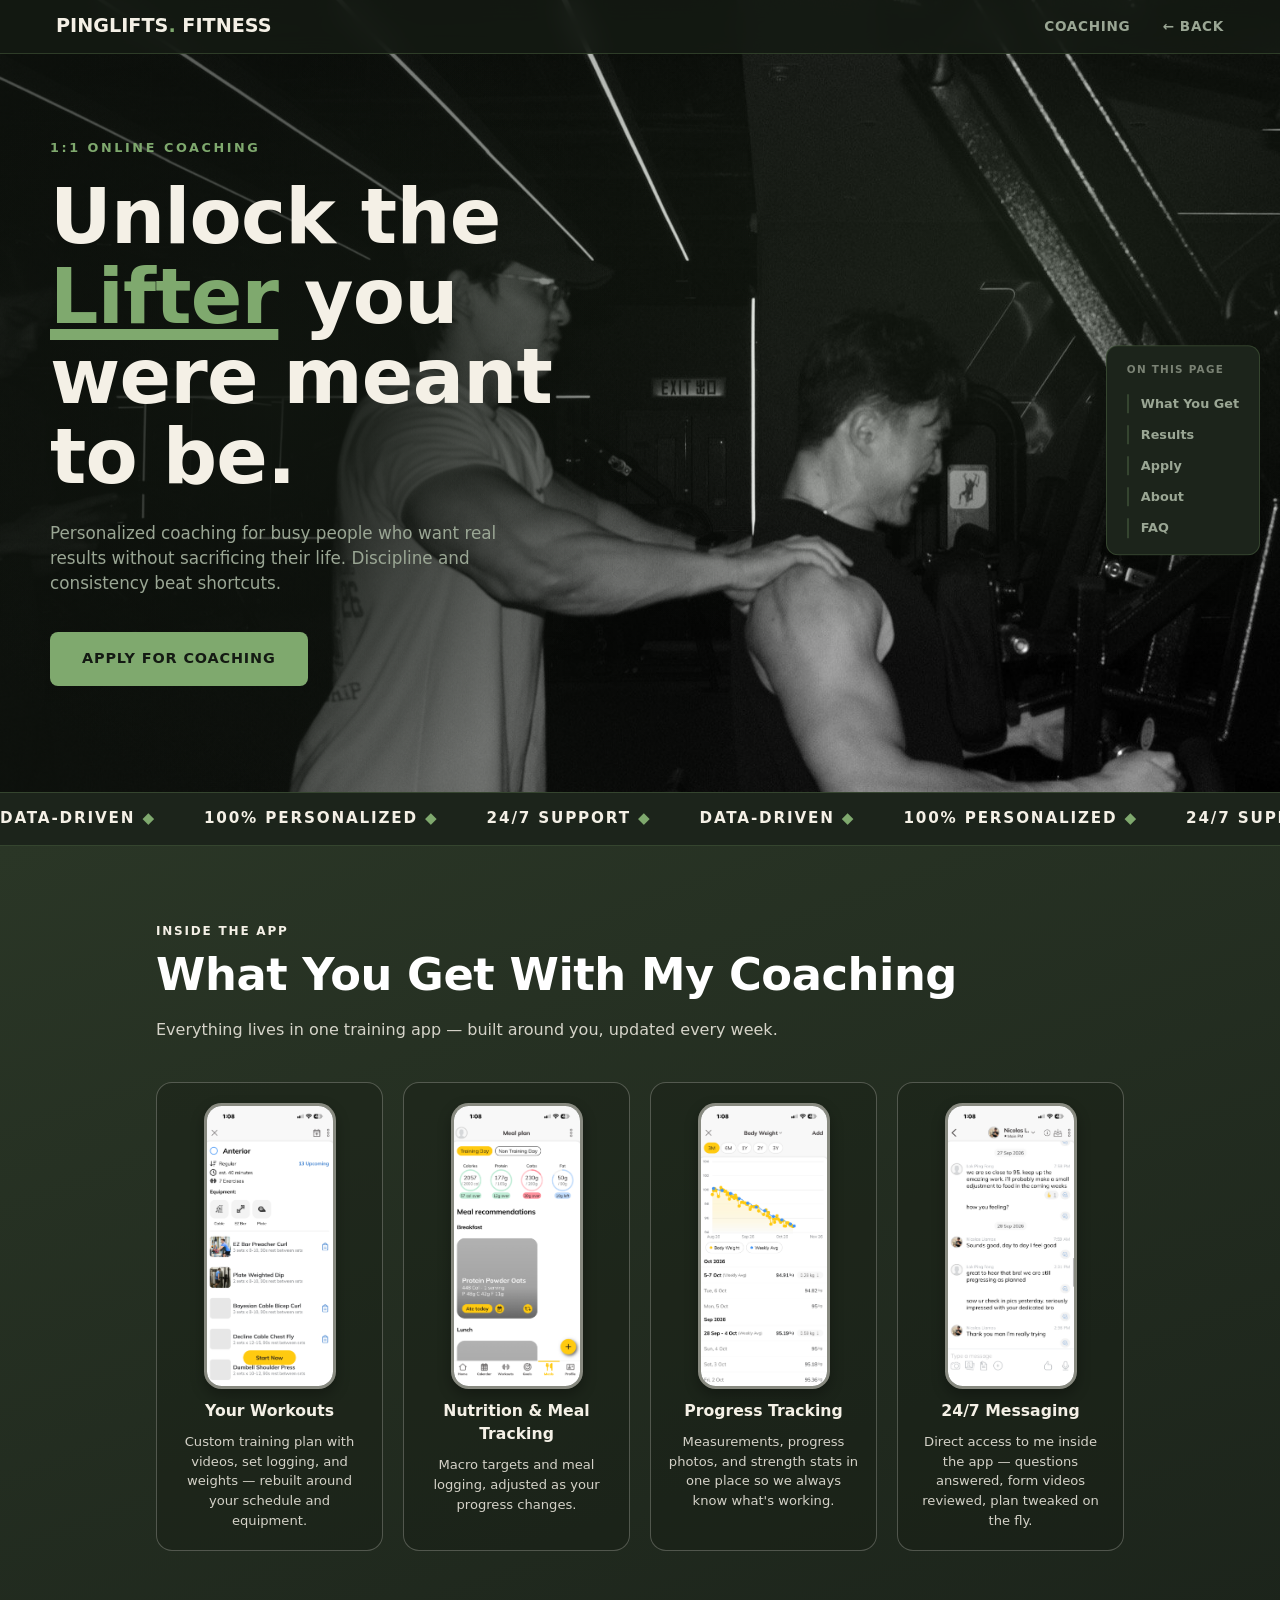
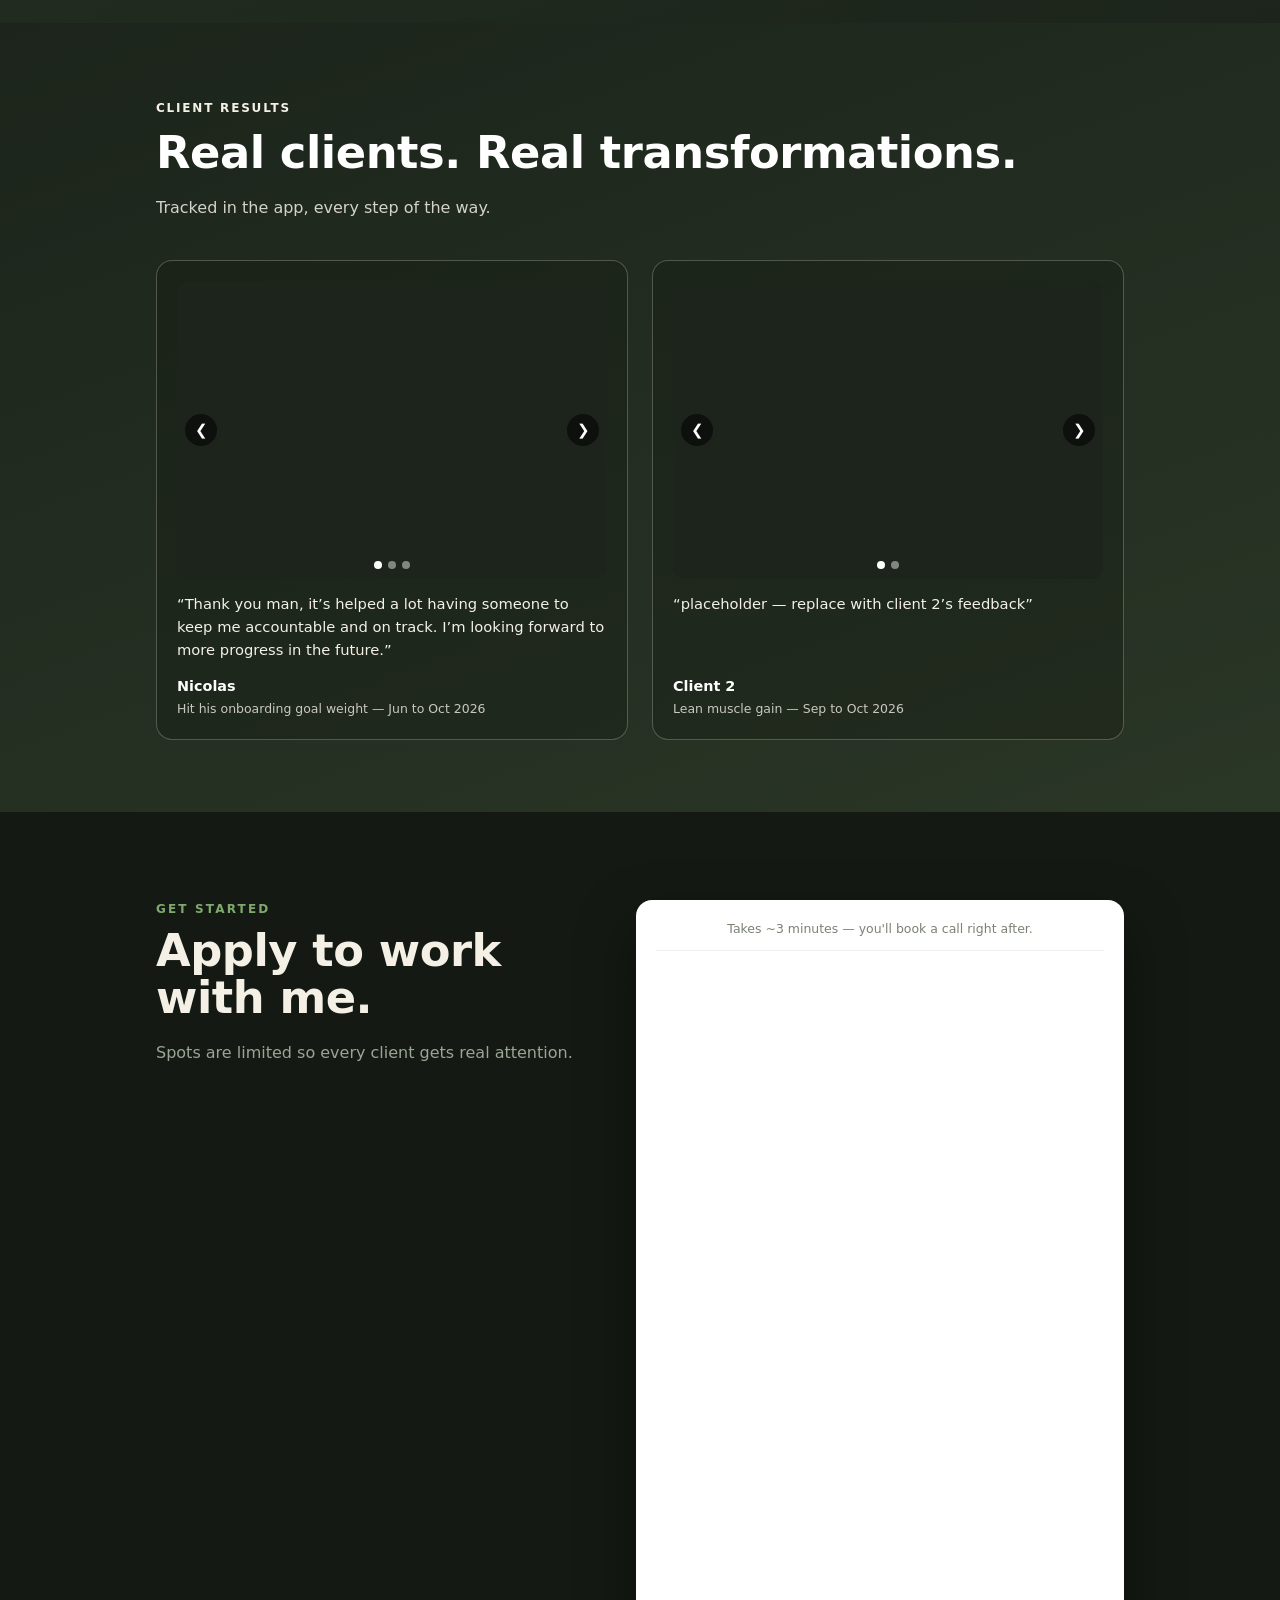
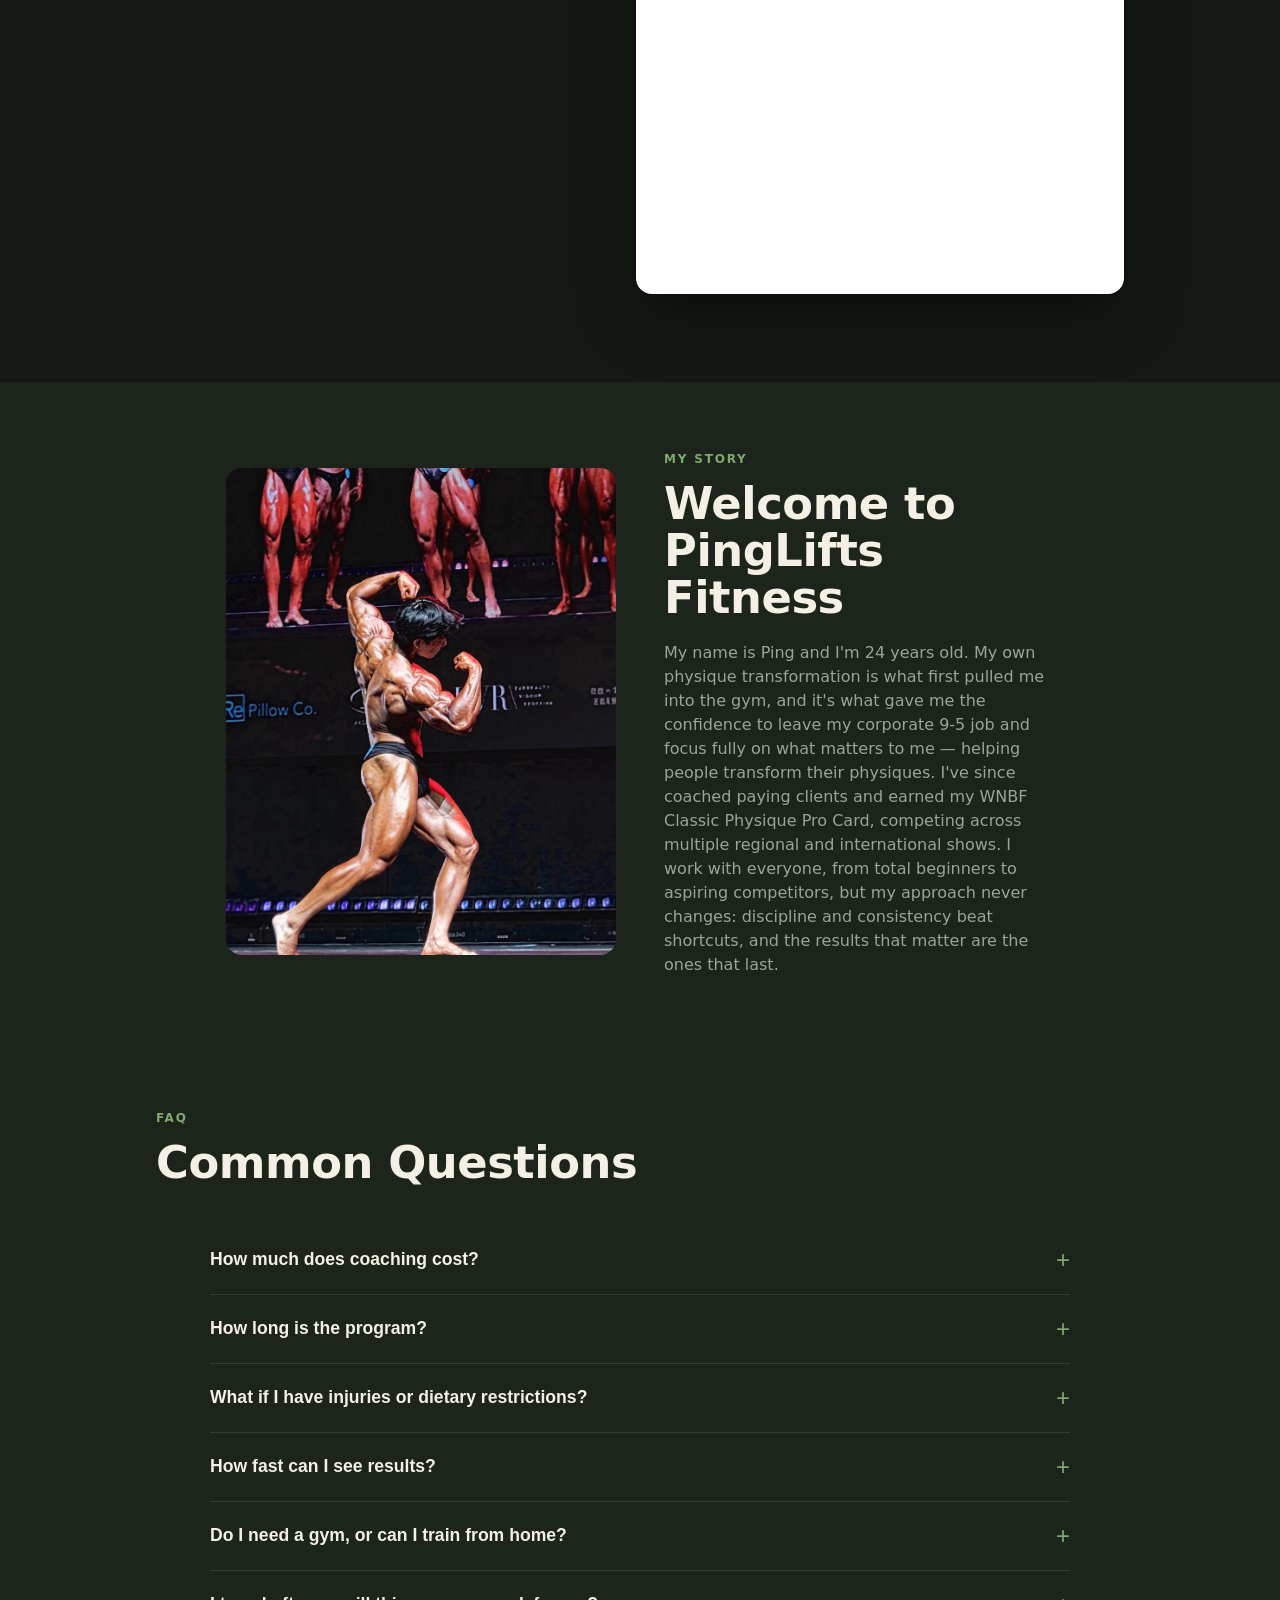
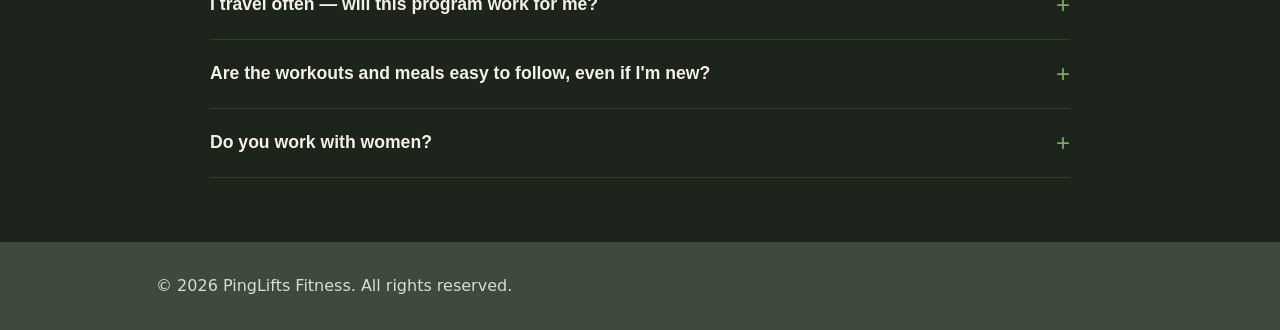
==== commit d3ad9ca5: "Add per-client screenshot carousel to results section" ====
--- a/coaching.html
+++ b/coaching.html
@@ -98,8 +98,15 @@
             </div>
             <div class="results-grid">
                 <figure class="result-card">
-                    <div class="result-media">
-                        <img src="client1_weightloss_comparison.jpg" alt="Nicolas before and after: 9 June to 4 October 2026" />
+                    <div class="result-carousel" data-carousel>
+                        <div class="result-slides">
+                            <div class="result-slide"><img src="client1_weightloss_comparison.jpg" alt="Nicolas before and after: 9 June to 4 October 2026" /></div>
+                            <div class="result-slide"><img src="client1_weightloss_graph.jpg" alt="Nicolas weight trend chart heading to his 90kg goal" /></div>
+                            <div class="result-slide"><img src="client1_text.jpg" alt="Message from Nicolas: goal achieved, thankful for the accountability" /></div>
+                        </div>
+                        <button class="result-arrow result-prev" data-prev aria-label="Previous screenshot">&#10094;</button>
+                        <button class="result-arrow result-next" data-next aria-label="Next screenshot">&#10095;</button>
+                        <div class="result-dots" data-dots></div>
                     </div>
                     <blockquote>
                         <p>&ldquo;Thank you man, it&rsquo;s helped a lot having someone to keep me accountable and on track. I&rsquo;m looking forward to more progress in the future.&rdquo;</p>
@@ -108,11 +115,16 @@
                         <span class="result-name">Nicolas</span>
                         <span class="result-stat">Hit his onboarding goal weight &mdash; Jun to Oct 2026</span>
                     </figcaption>
-                    <a class="result-graph" href="client1_weightloss_graph.jpg" target="_blank">View weight trend chart</a>
                 </figure>
                 <figure class="result-card">
-                    <div class="result-media">
-                        <img src="client2_musclegain_comparison.PNG" alt="Muscle gain client before and after: 2 September to 14 October 2026" />
+                    <div class="result-carousel" data-carousel>
+                        <div class="result-slides">
+                            <div class="result-slide"><img src="client2_musclegain_comparison.PNG" alt="Muscle gain client before and after: 2 September to 14 October 2026" /></div>
+                            <div class="result-slide"><img src="client2_musclegain_graph.jpg" alt="Muscle gain client weight trend chart" /></div>
+                        </div>
+                        <button class="result-arrow result-prev" data-prev aria-label="Previous screenshot">&#10094;</button>
+                        <button class="result-arrow result-next" data-next aria-label="Next screenshot">&#10095;</button>
+                        <div class="result-dots" data-dots></div>
                     </div>
                     <blockquote>
                         <p>&ldquo;placeholder &mdash; replace with client 2&rsquo;s feedback&rdquo;</p>
@@ -121,7 +133,6 @@
                         <span class="result-name">Client 2</span>
                         <span class="result-stat">Lean muscle gain &mdash; Sep to Oct 2026</span>
                     </figcaption>
-                    <a class="result-graph" href="client2_musclegain_graph.jpg" target="_blank">View weight trend chart</a>
                 </figure>
             </div>
         </div>
--- a/styles.css
+++ b/styles.css
@@ -1219,21 +1219,39 @@
     background: rgba(20, 26, 19, 0.35); border-radius: 1rem; padding: 1.25rem;
     border: 1px solid rgba(244, 240, 230, 0.25);
 }
-.result-media {
-    border-radius: 0.75rem; overflow: hidden; background: var(--ink-2);
-    aspect-ratio: 13 / 6; /* wide before/after shots */
-}
-.result-media img { width: 100%; height: 100%; object-fit: cover; display: block; }
+.result-carousel { position: relative; border-radius: 0.75rem; overflow: hidden; background: var(--ink-2); }
+.result-slides { position: relative; aspect-ratio: 13 / 9; }
+.result-slide {
+    position: absolute; inset: 0; opacity: 0; transition: opacity 0.3s ease;
+    display: flex; align-items: center; justify-content: center; padding: 0.5rem;
+}
+.result-slide.active { opacity: 1; }
+.result-slide img { max-width: 100%; max-height: 100%; object-fit: contain; display: block; border-radius: 0.4rem; }
+.result-arrow {
+    position: absolute; top: 50%; transform: translateY(-50%);
+    width: 2rem; height: 2rem; border: none; border-radius: 50%;
+    background: rgba(0, 0, 0, 0.55); color: #fff; font-size: 0.95rem; line-height: 1;
+    cursor: pointer; display: flex; align-items: center; justify-content: center;
+    transition: background 0.2s ease; z-index: 2;
+}
+.result-arrow:hover { background: rgba(0, 0, 0, 0.8); }
+.result-prev { left: 0.5rem; }
+.result-next { right: 0.5rem; }
+.result-dots {
+    position: absolute; bottom: 0.6rem; left: 0; right: 0;
+    display: flex; justify-content: center; gap: 0.4rem; z-index: 2;
+}
+.result-dot {
+    width: 8px; height: 8px; border-radius: 50%; border: none; padding: 0;
+    background: rgba(255, 255, 255, 0.45); cursor: pointer; transition: background 0.2s ease;
+}
+.result-dot.active { background: #fff; }
 .result-card blockquote p {
     font-size: 0.92rem; color: var(--cream); line-height: 1.55; margin: 0;
 }
 .result-card figcaption { display: flex; flex-direction: column; gap: 0.15rem; margin-top: auto; }
 .result-name { font-size: 0.9rem; font-weight: 700; color: #fff; }
 .result-stat { font-size: 0.78rem; color: var(--cream); opacity: 0.8; }
-.result-graph {
-    font-size: 0.78rem; color: var(--cream); opacity: 0.85; text-decoration: underline;
-}
-.result-graph:hover { opacity: 1; }
 @media (max-width: 760px) { .results-grid { grid-template-columns: 1fr; } }
 
 /* Apply section (Typeform split) */
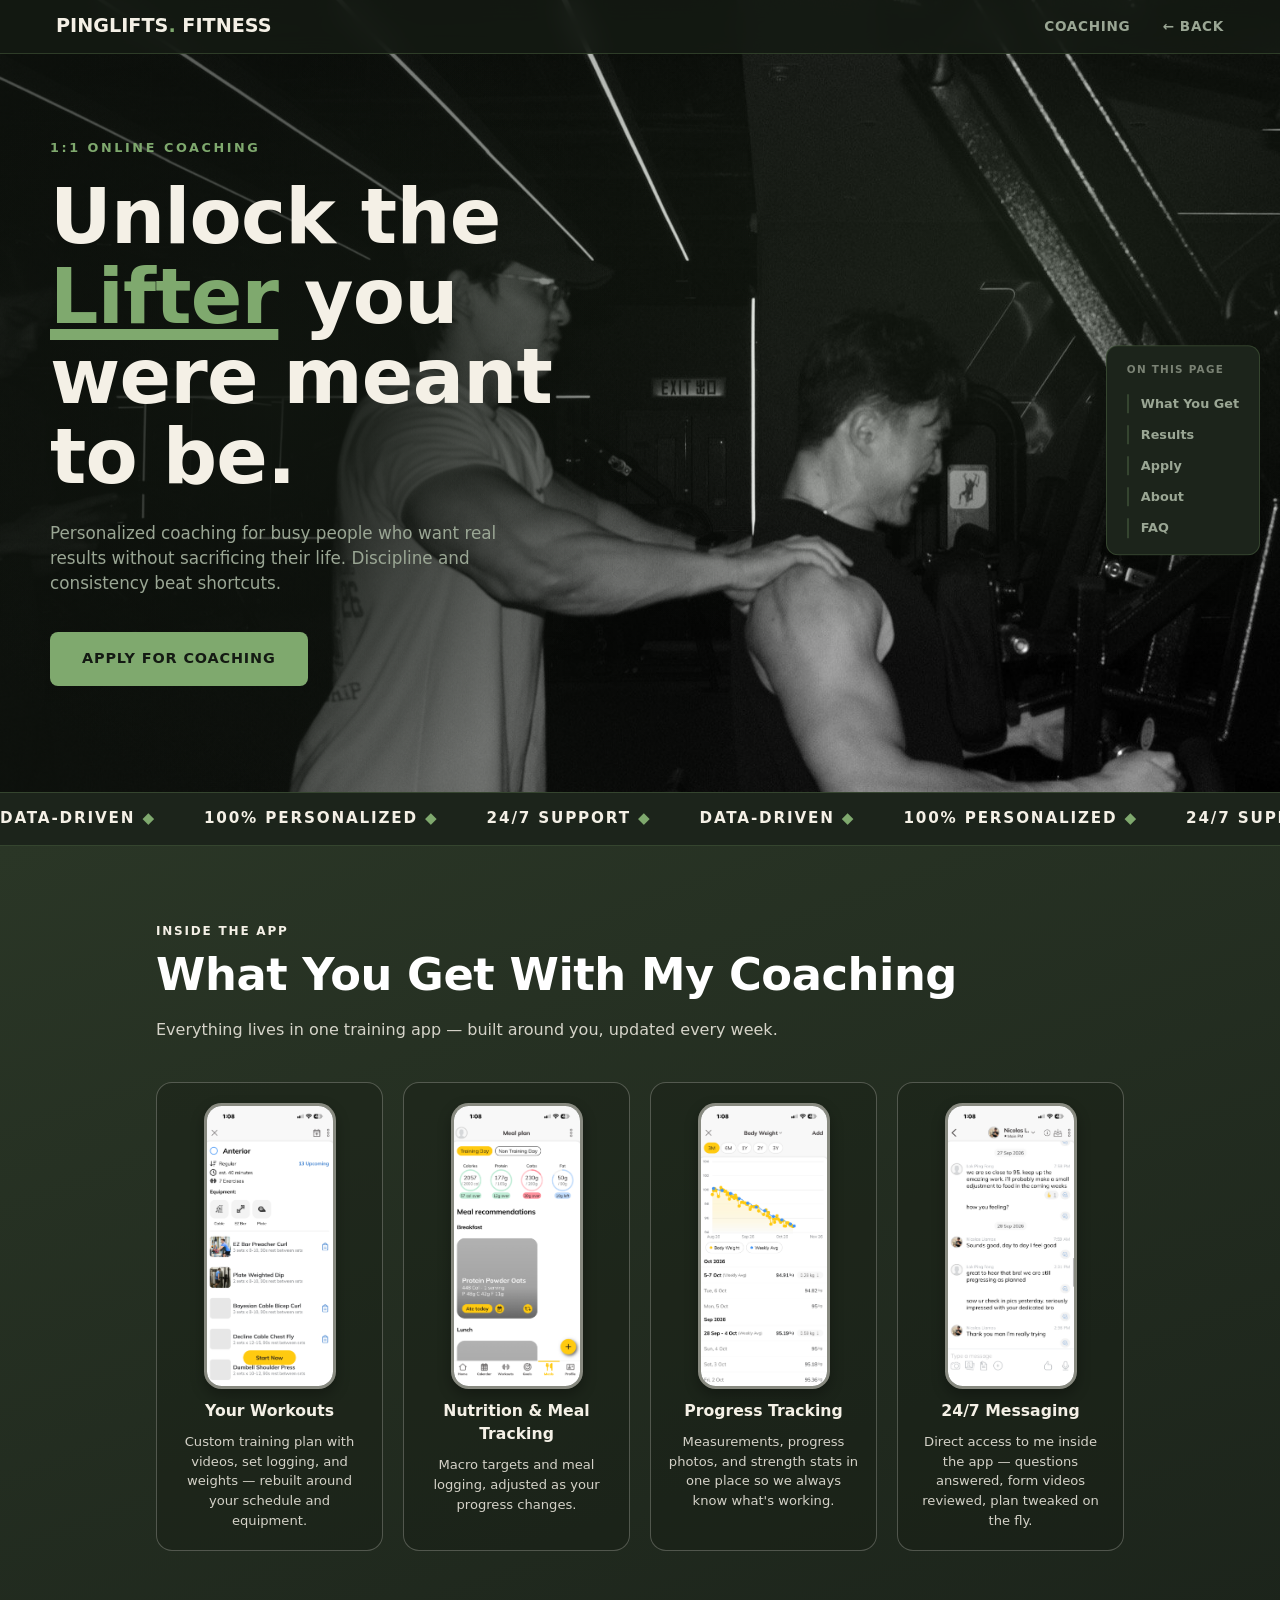
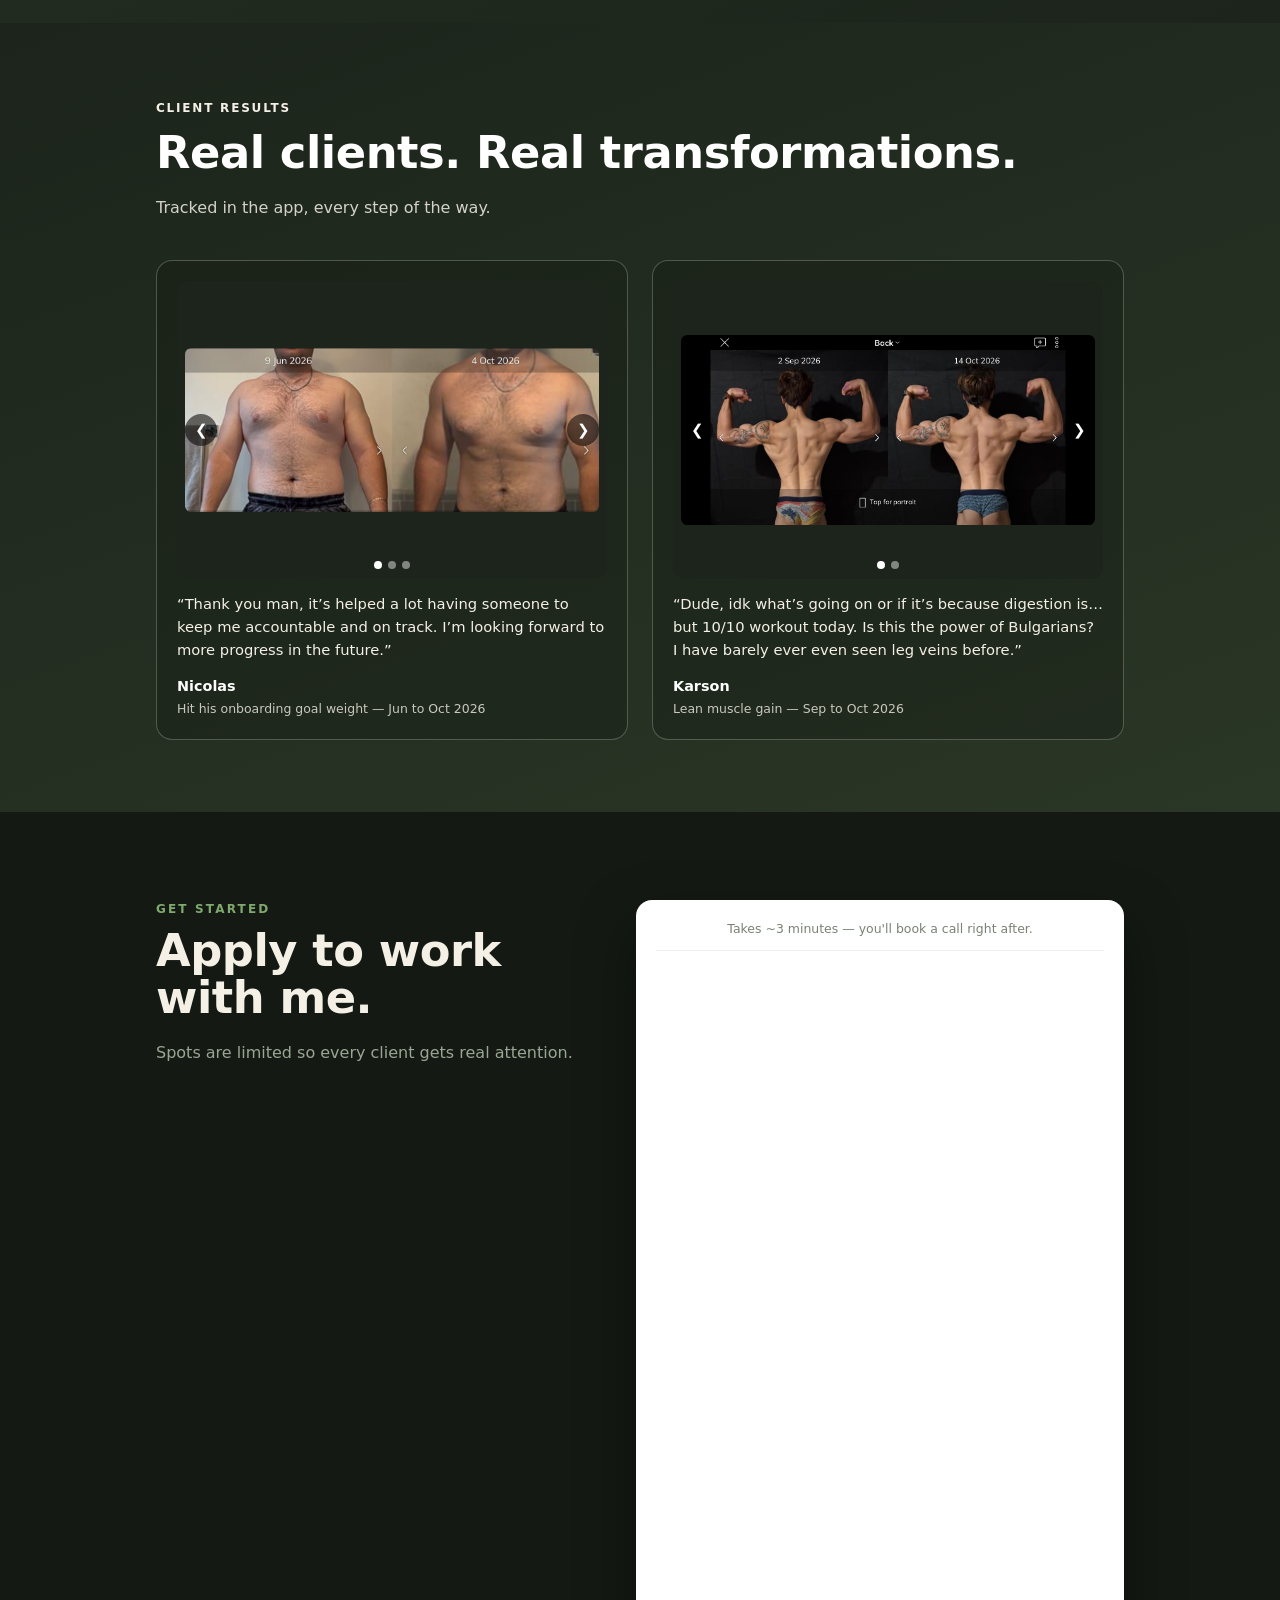
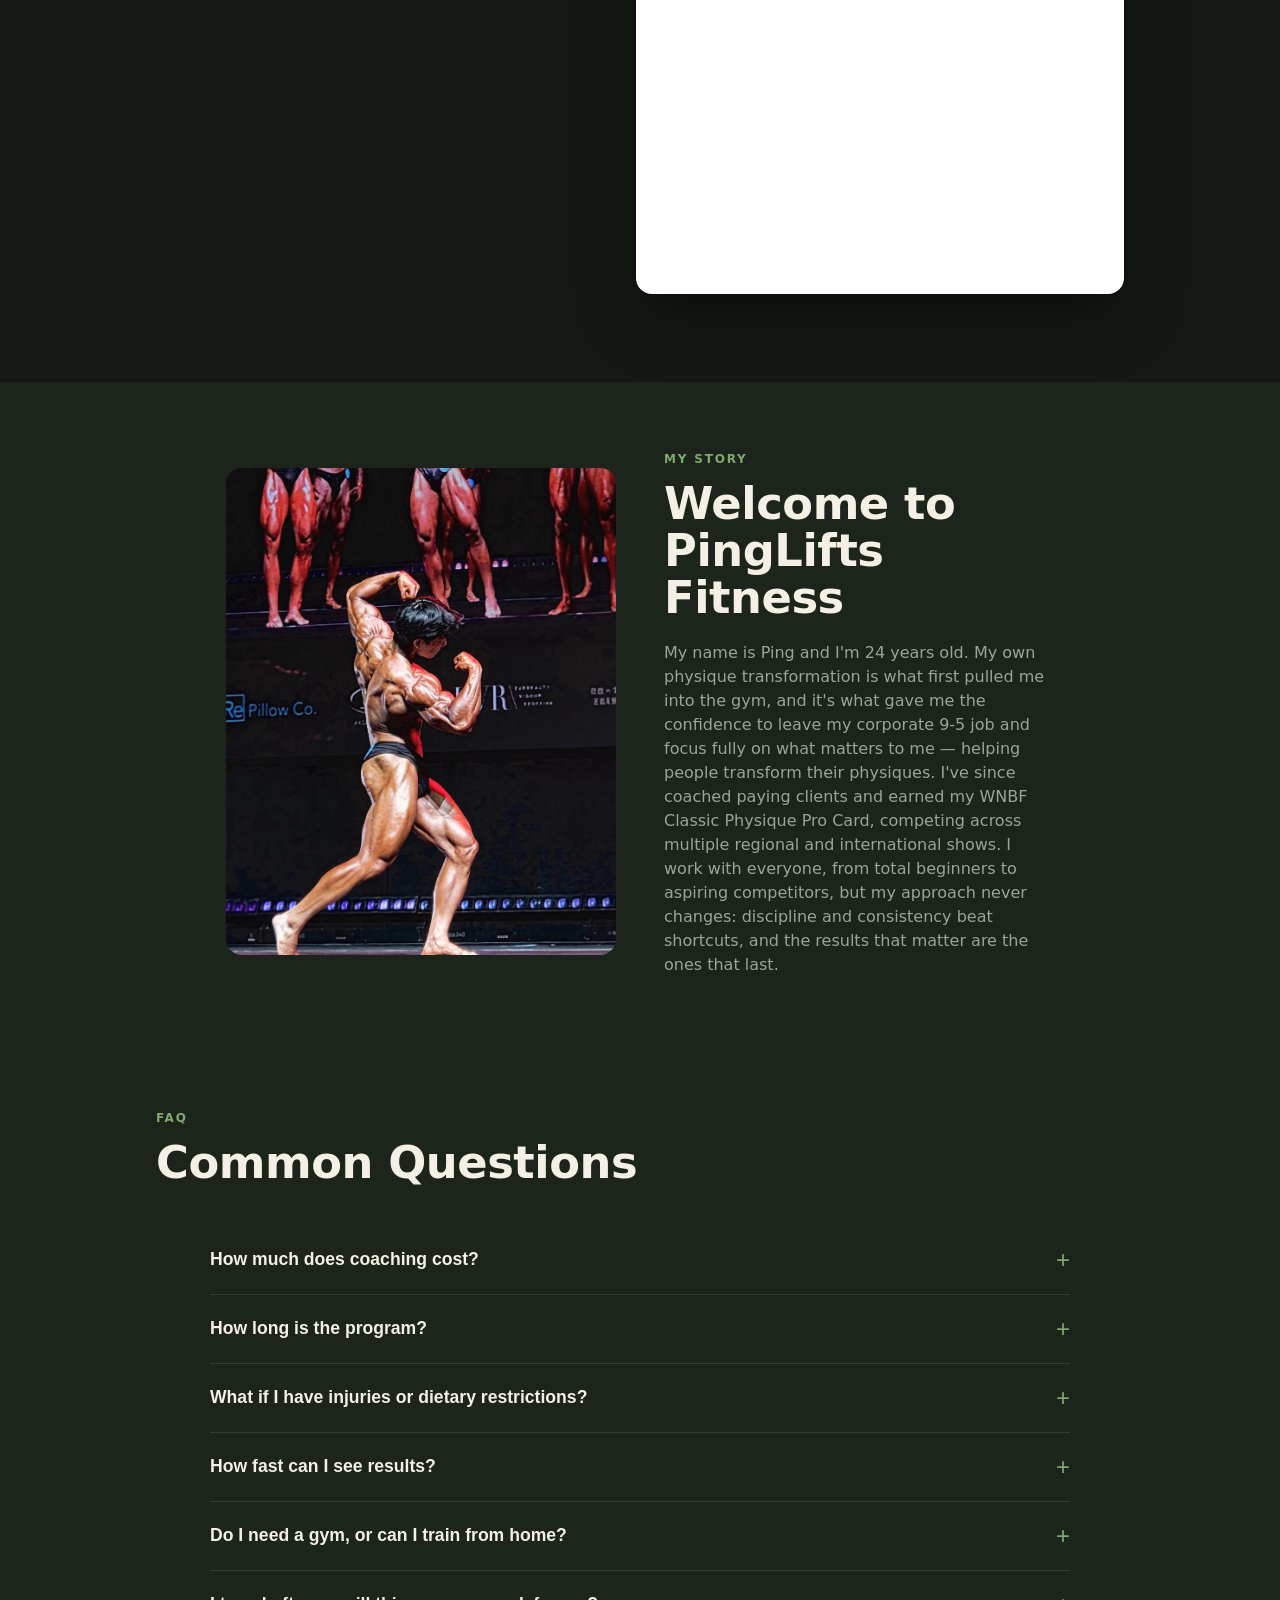
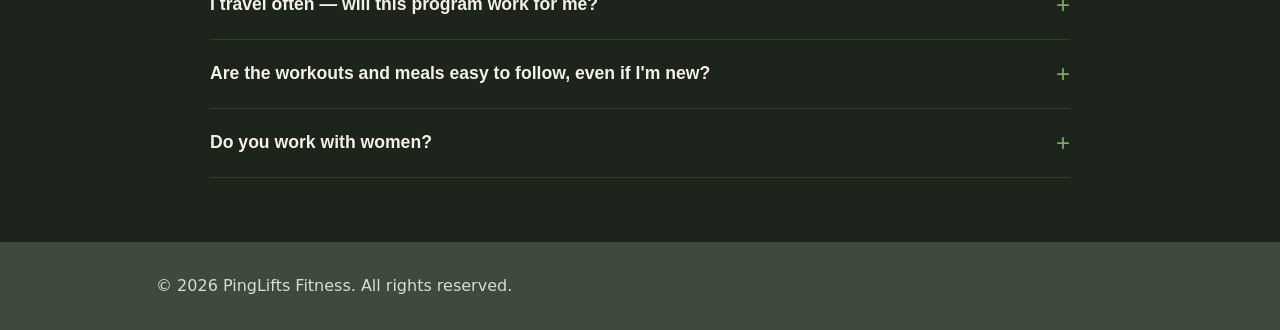
==== commit 95314199: "Fix first slide not showing on load; add Karson quote" ====
--- a/coaching.html
+++ b/coaching.html
@@ -127,10 +127,10 @@
                         <div class="result-dots" data-dots></div>
                     </div>
                     <blockquote>
-                        <p>&ldquo;placeholder &mdash; replace with client 2&rsquo;s feedback&rdquo;</p>
+                        <p>&ldquo;Dude, idk what&rsquo;s going on or if it&rsquo;s because digestion is&hellip; but 10/10 workout today. Is this the power of Bulgarians? I have barely ever even seen leg veins before.&rdquo;</p>
                     </blockquote>
                     <figcaption>
-                        <span class="result-name">Client 2</span>
+                        <span class="result-name">Karson</span>
                         <span class="result-stat">Lean muscle gain &mdash; Sep to Oct 2026</span>
                     </figcaption>
                 </figure>
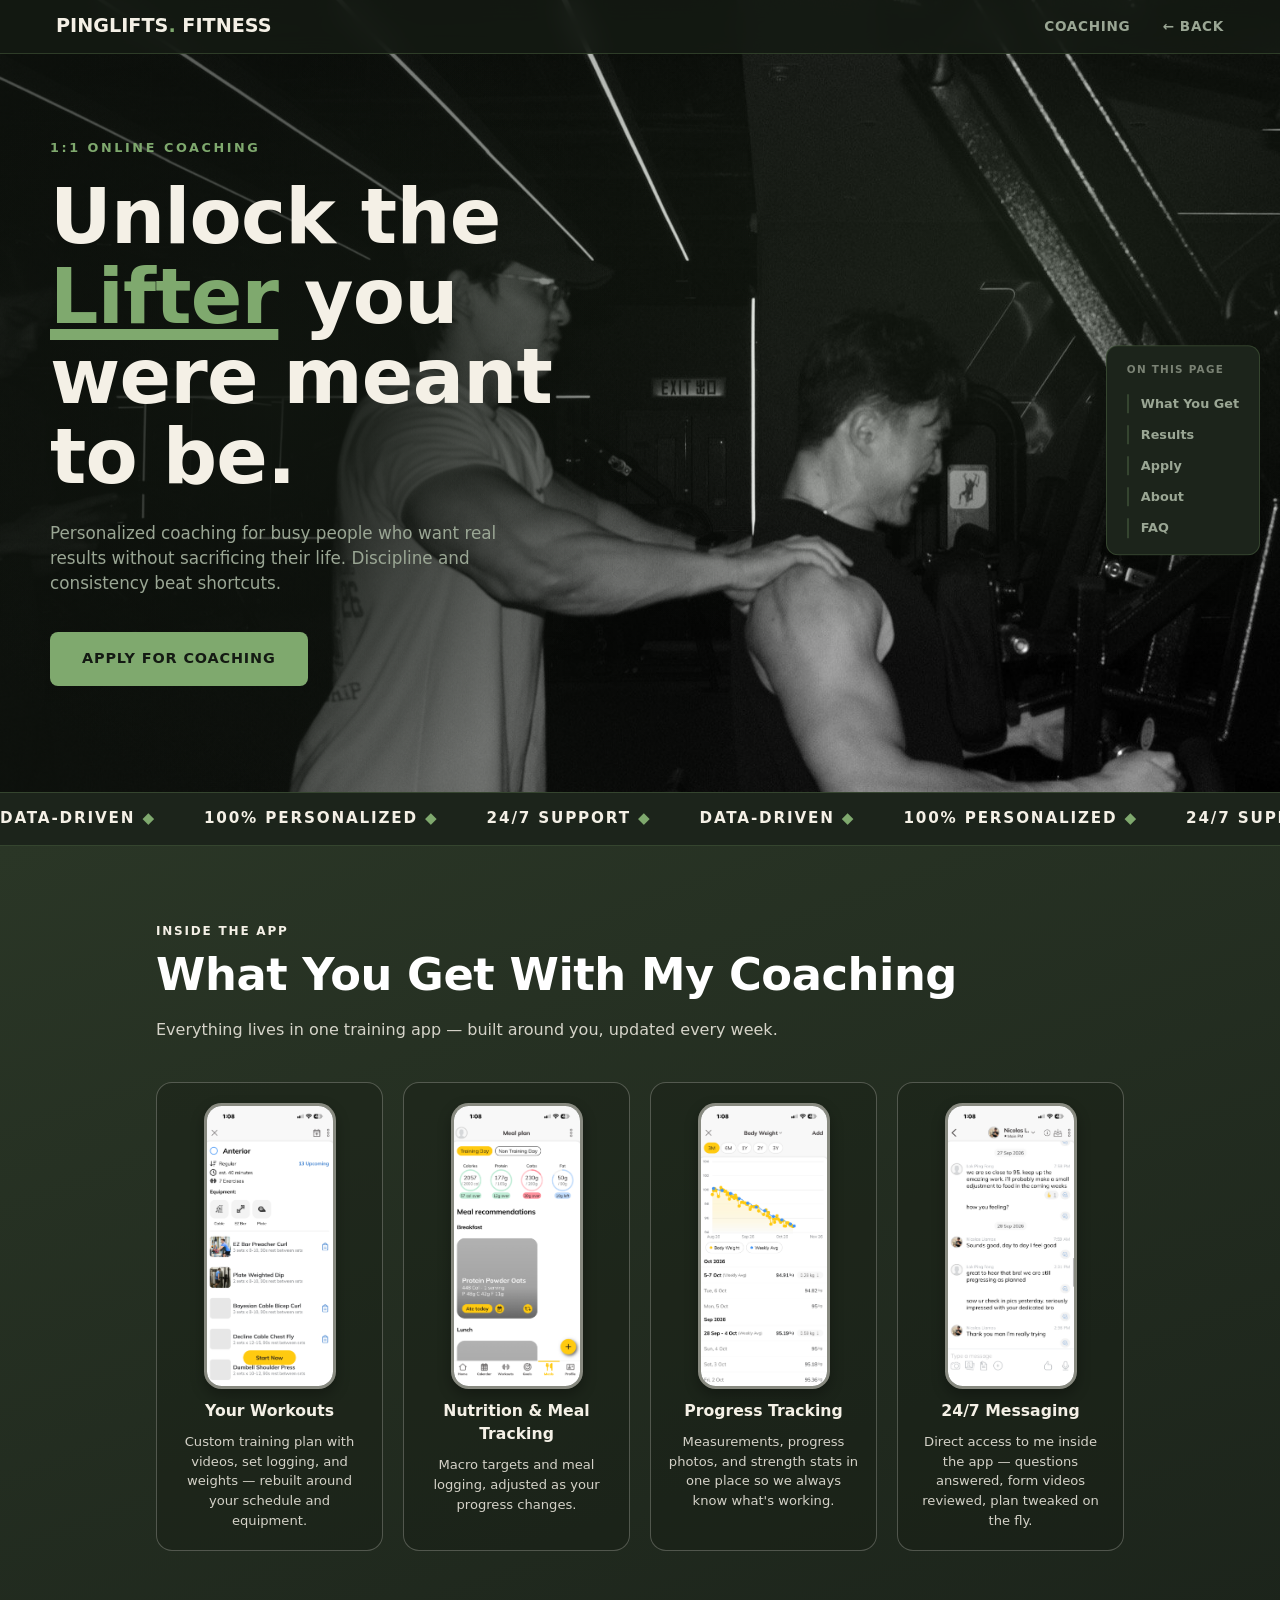
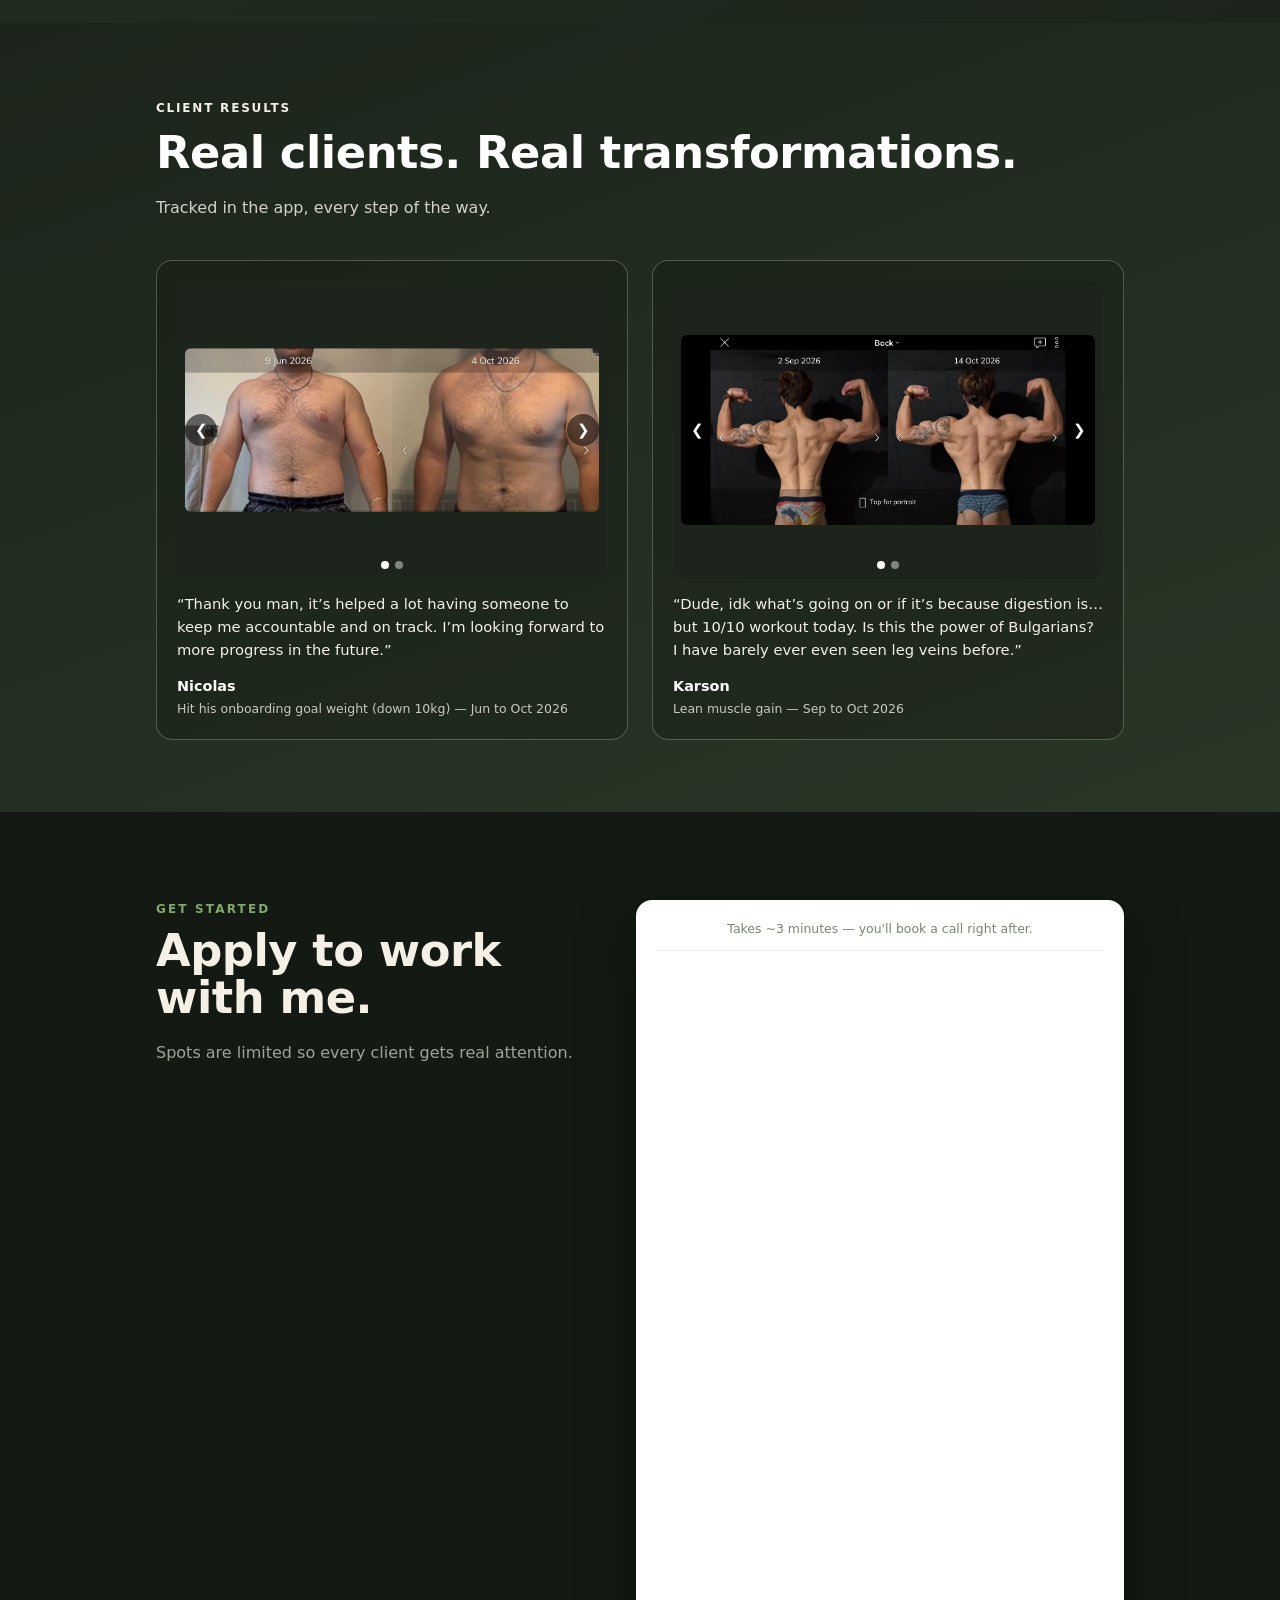
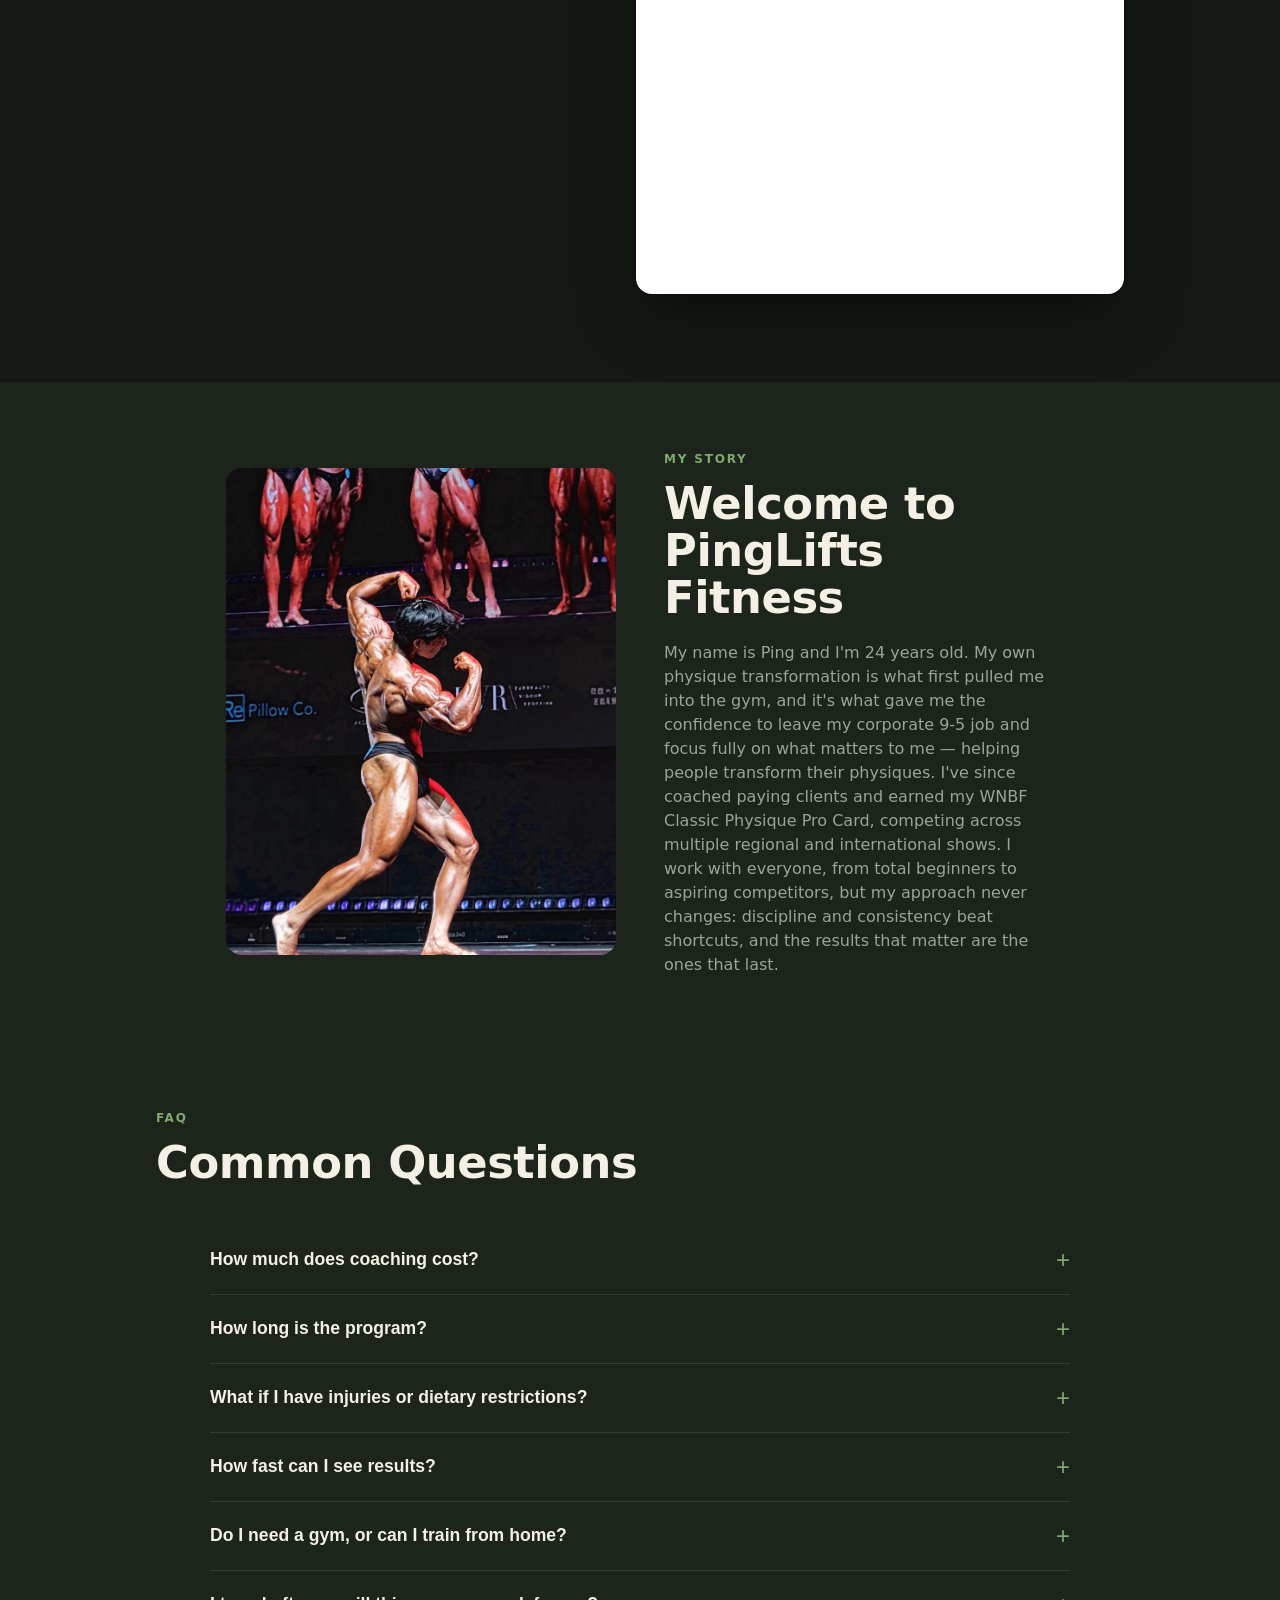
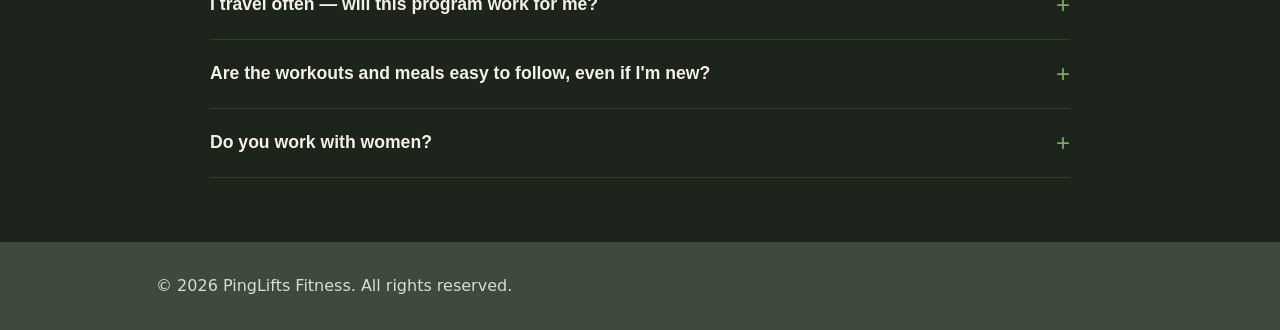
==== commit f3e57f48: "Remove chat screenshot from Nicolas card; update stat to down 10kg" ====
--- a/coaching.html
+++ b/coaching.html
@@ -102,7 +102,6 @@
                         <div class="result-slides">
                             <div class="result-slide"><img src="client1_weightloss_comparison.jpg" alt="Nicolas before and after: 9 June to 4 October 2026" /></div>
                             <div class="result-slide"><img src="client1_weightloss_graph.jpg" alt="Nicolas weight trend chart heading to his 90kg goal" /></div>
-                            <div class="result-slide"><img src="client1_text.jpg" alt="Message from Nicolas: goal achieved, thankful for the accountability" /></div>
                         </div>
                         <button class="result-arrow result-prev" data-prev aria-label="Previous screenshot">&#10094;</button>
                         <button class="result-arrow result-next" data-next aria-label="Next screenshot">&#10095;</button>
@@ -113,7 +112,7 @@
                     </blockquote>
                     <figcaption>
                         <span class="result-name">Nicolas</span>
-                        <span class="result-stat">Hit his onboarding goal weight &mdash; Jun to Oct 2026</span>
+                        <span class="result-stat">Hit his onboarding goal weight (down 10kg) &mdash; Jun to Oct 2026</span>
                     </figcaption>
                 </figure>
                 <figure class="result-card">
